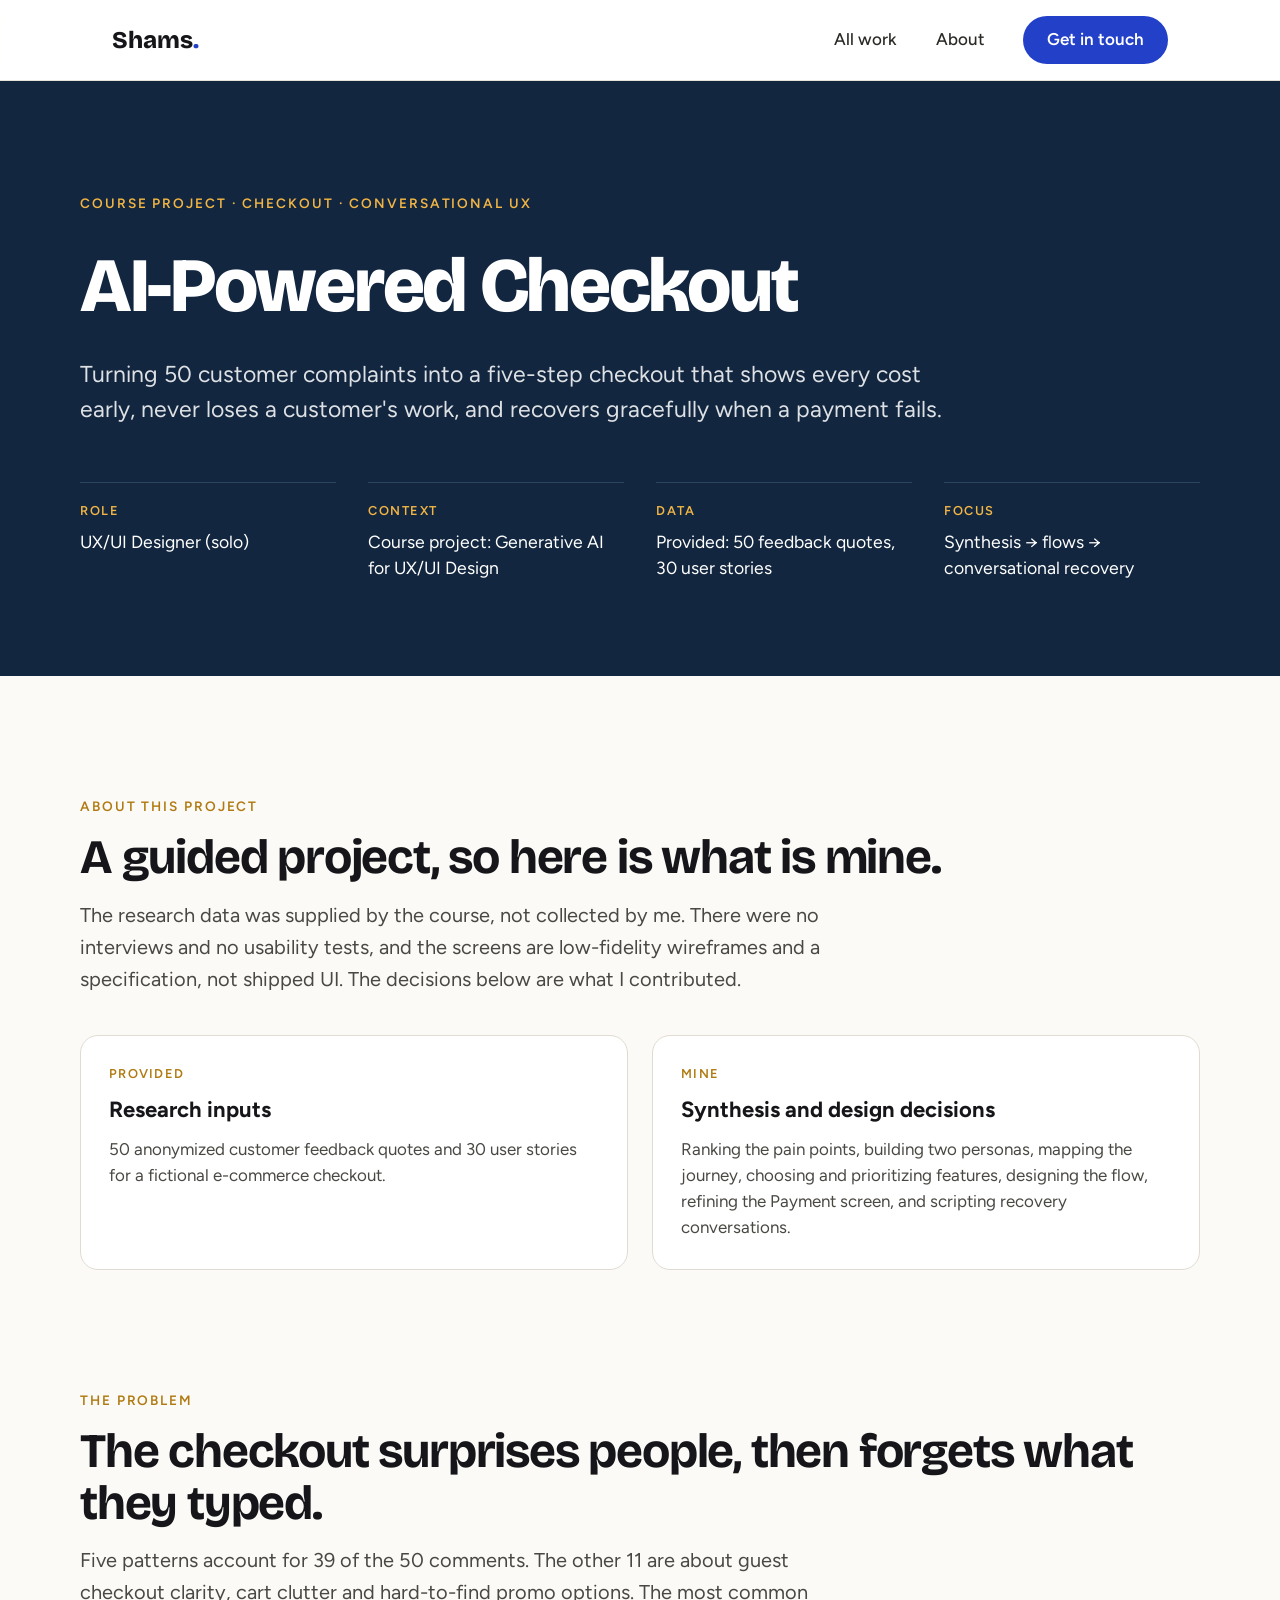
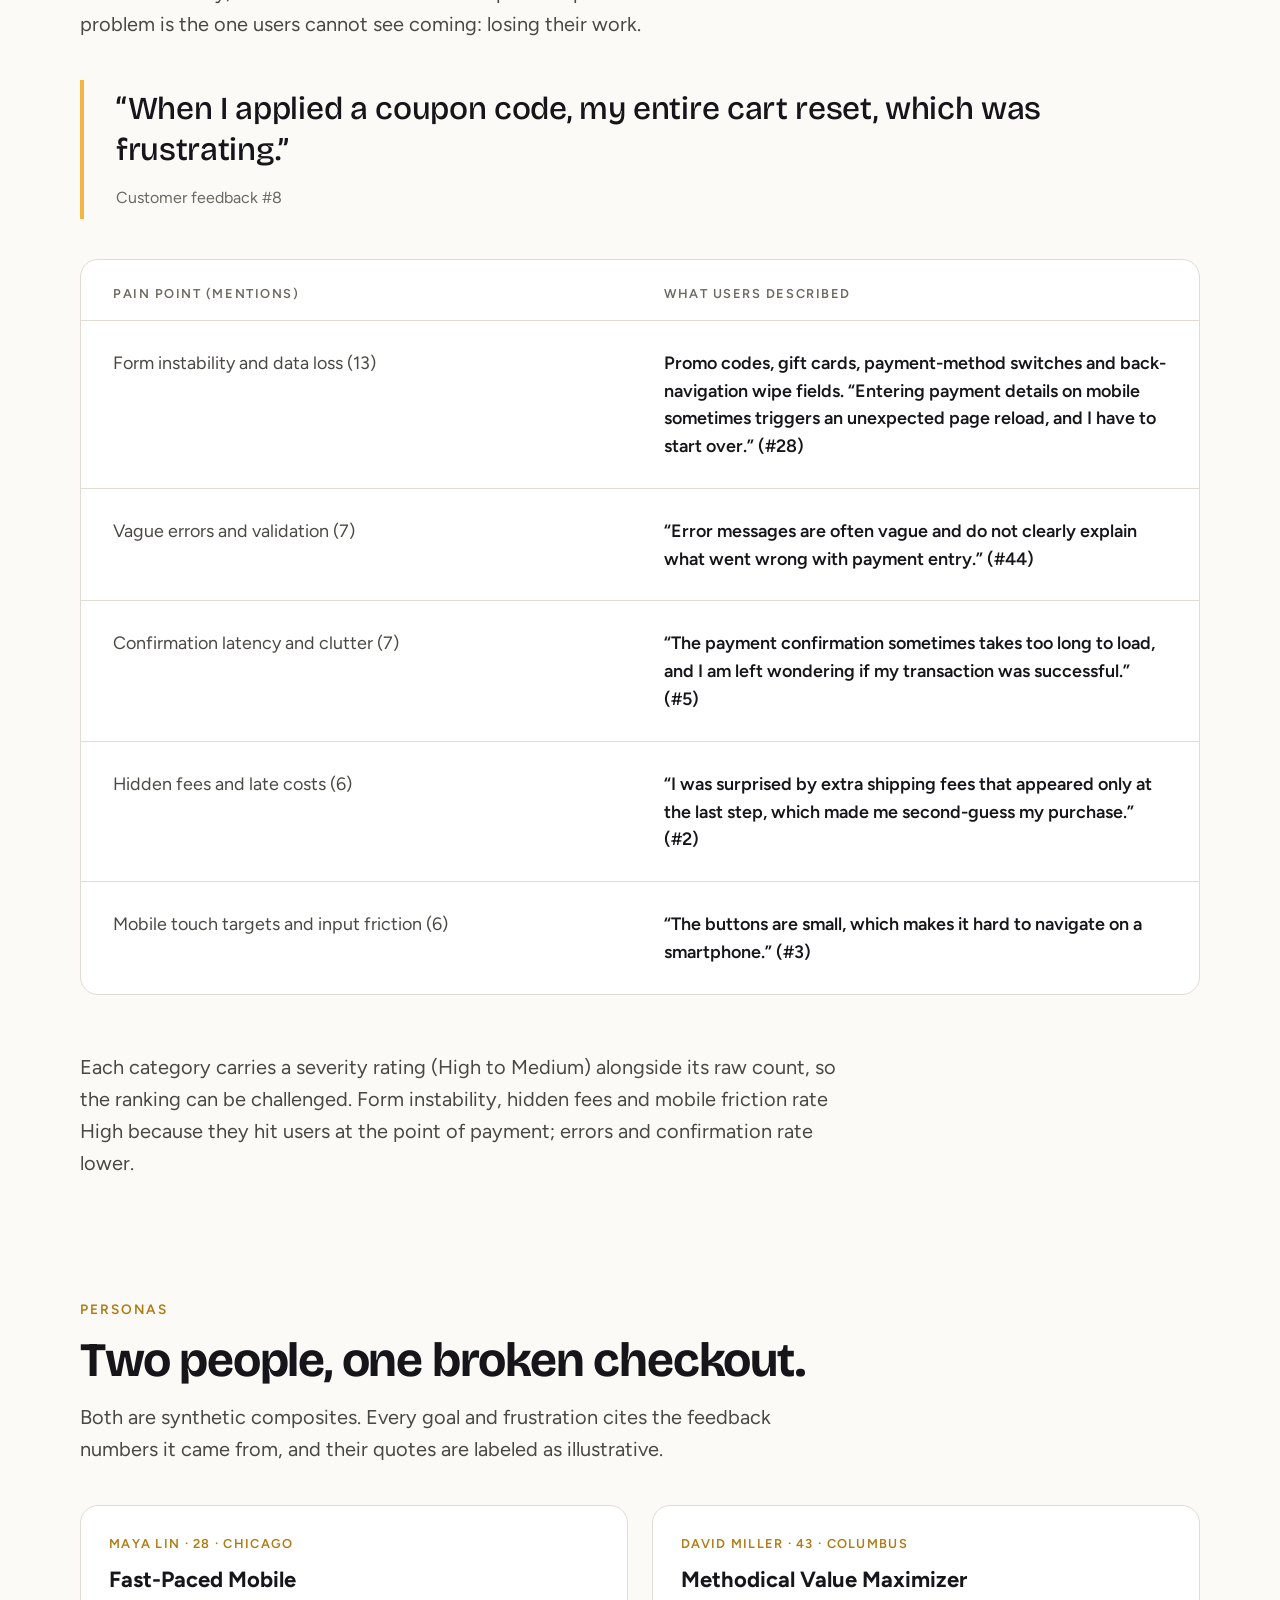
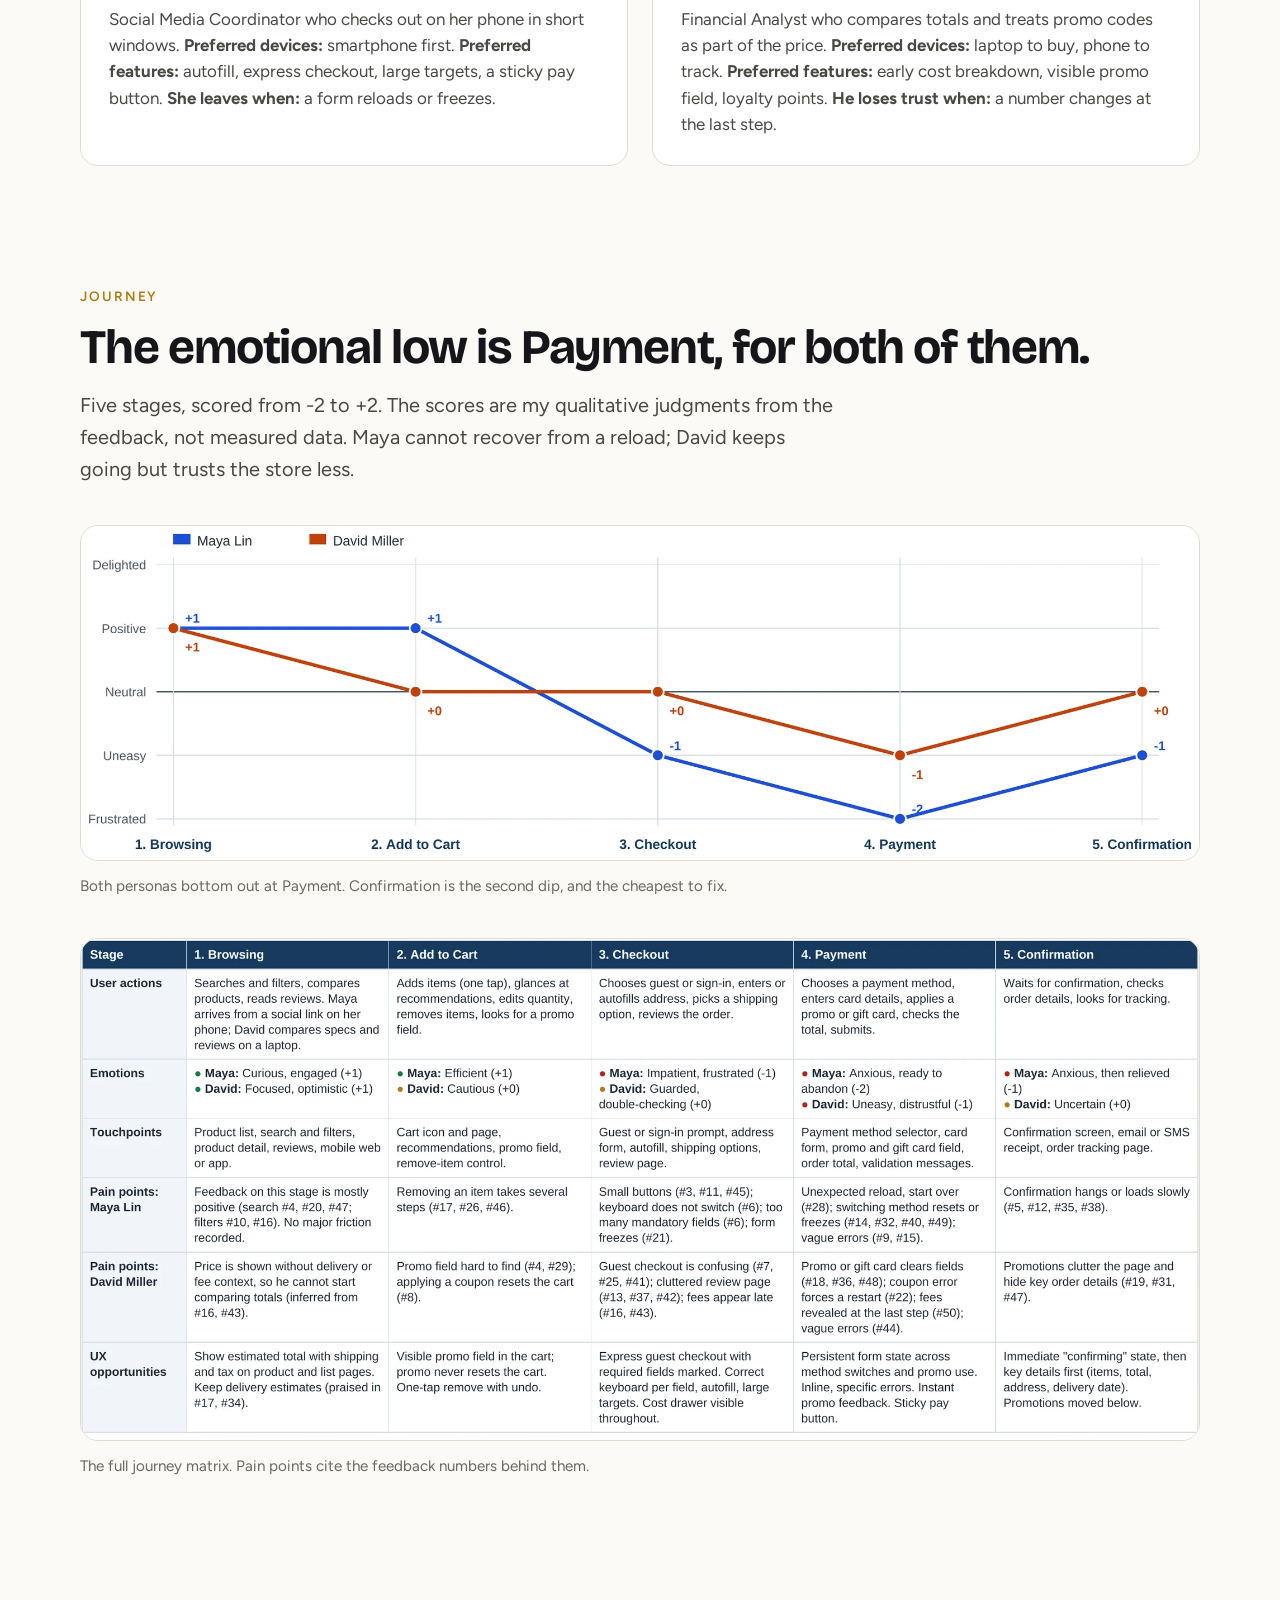
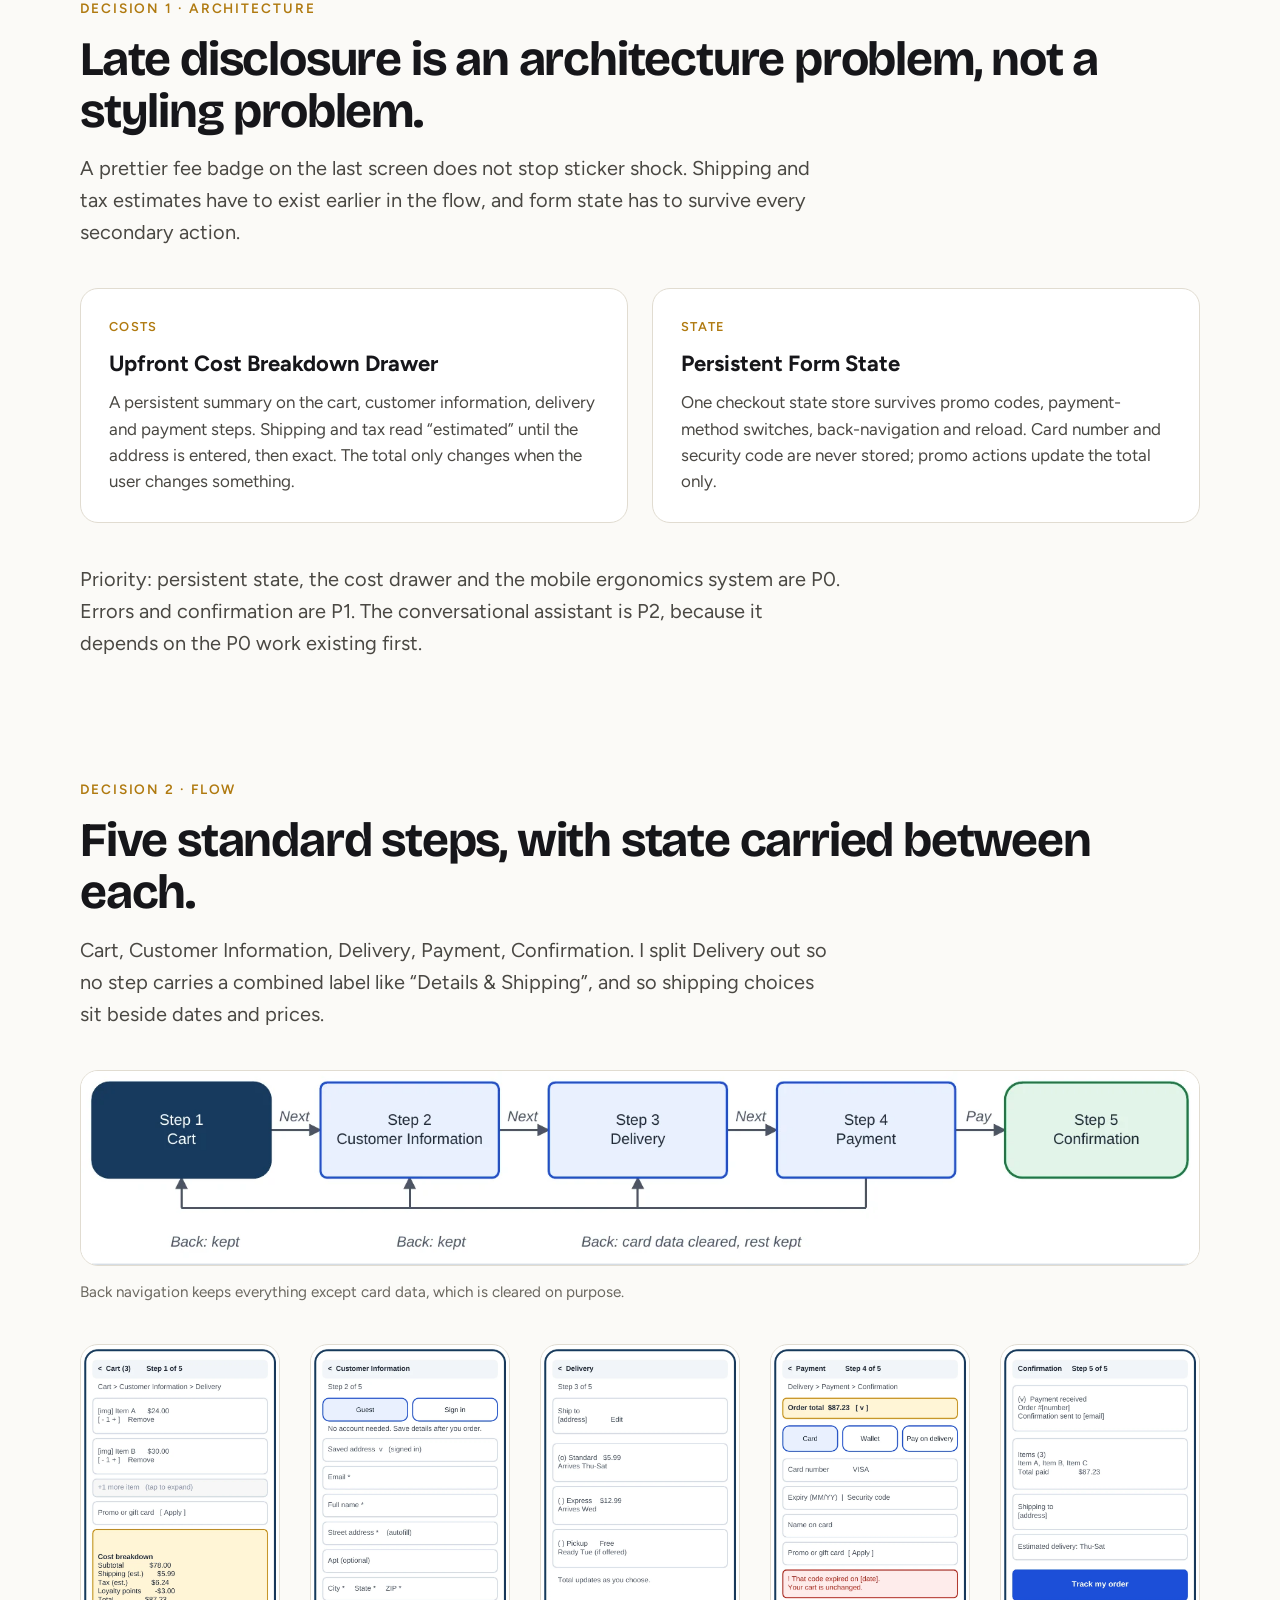
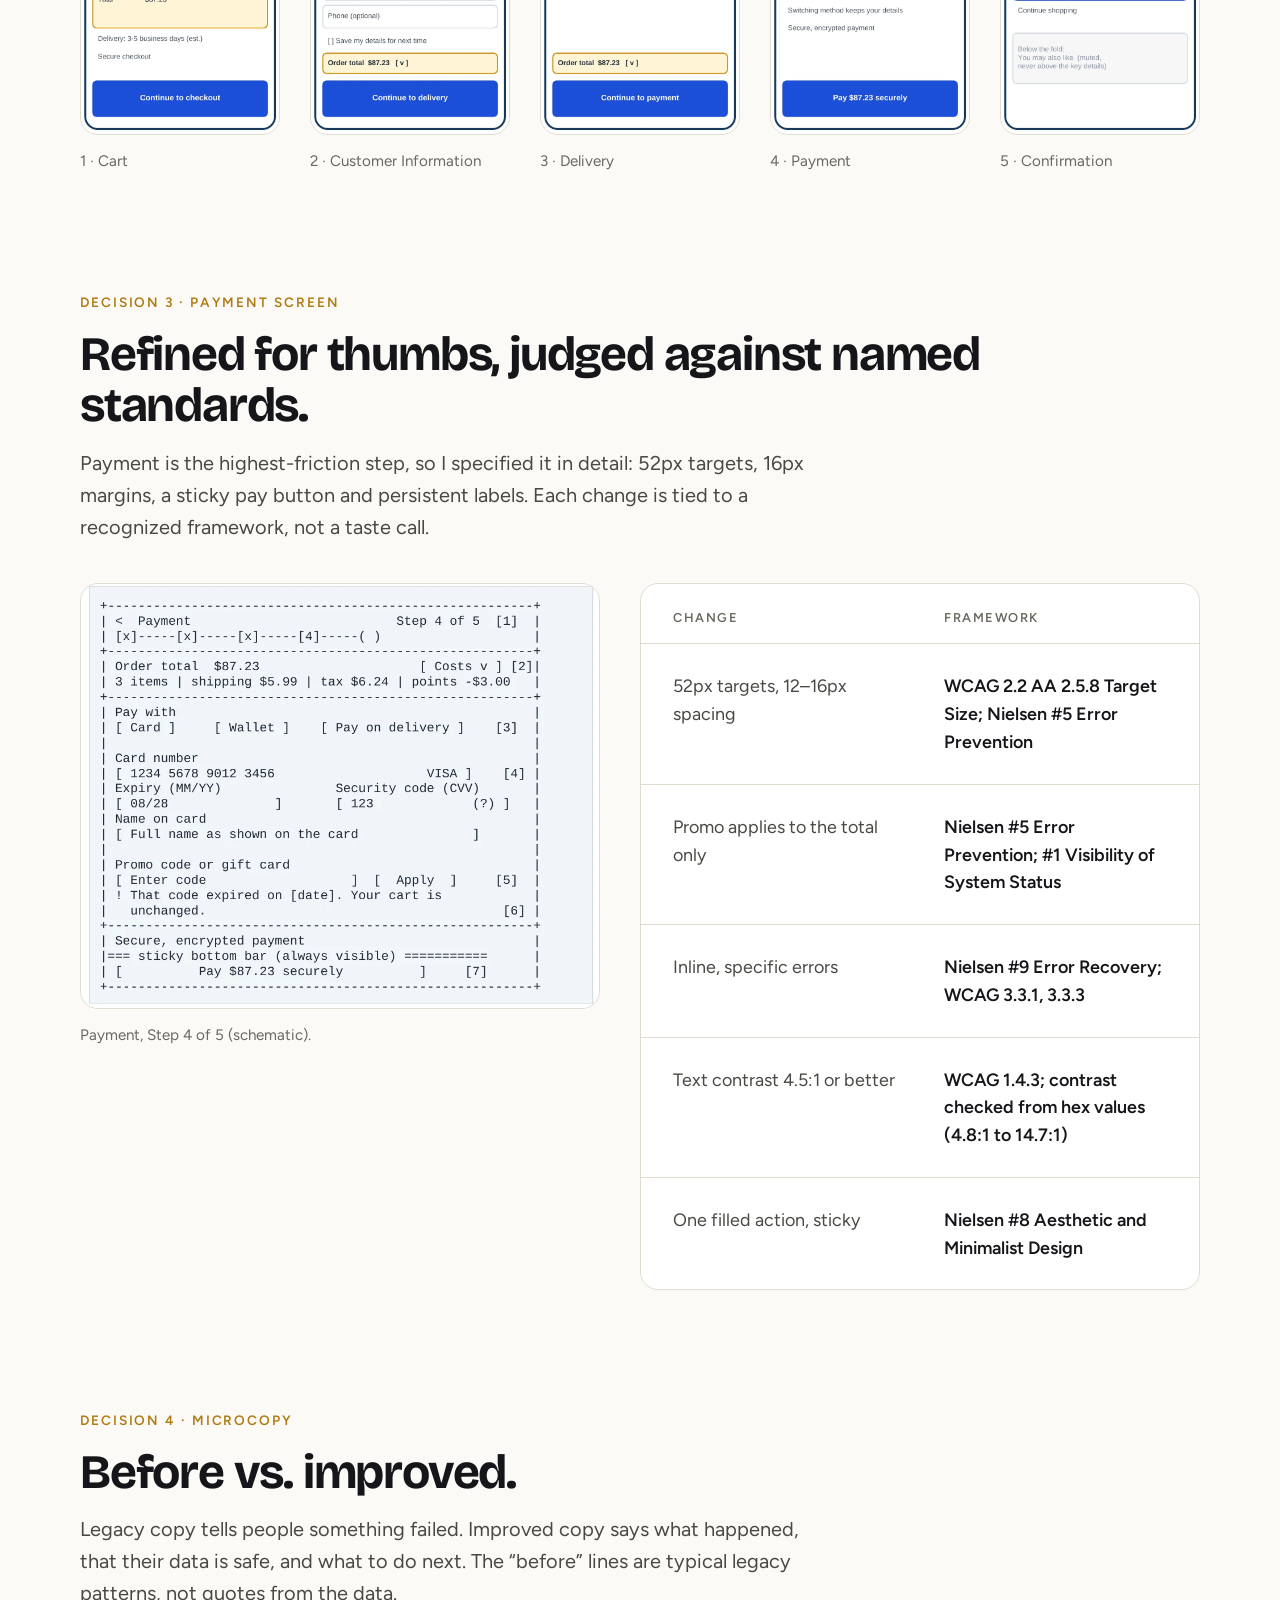
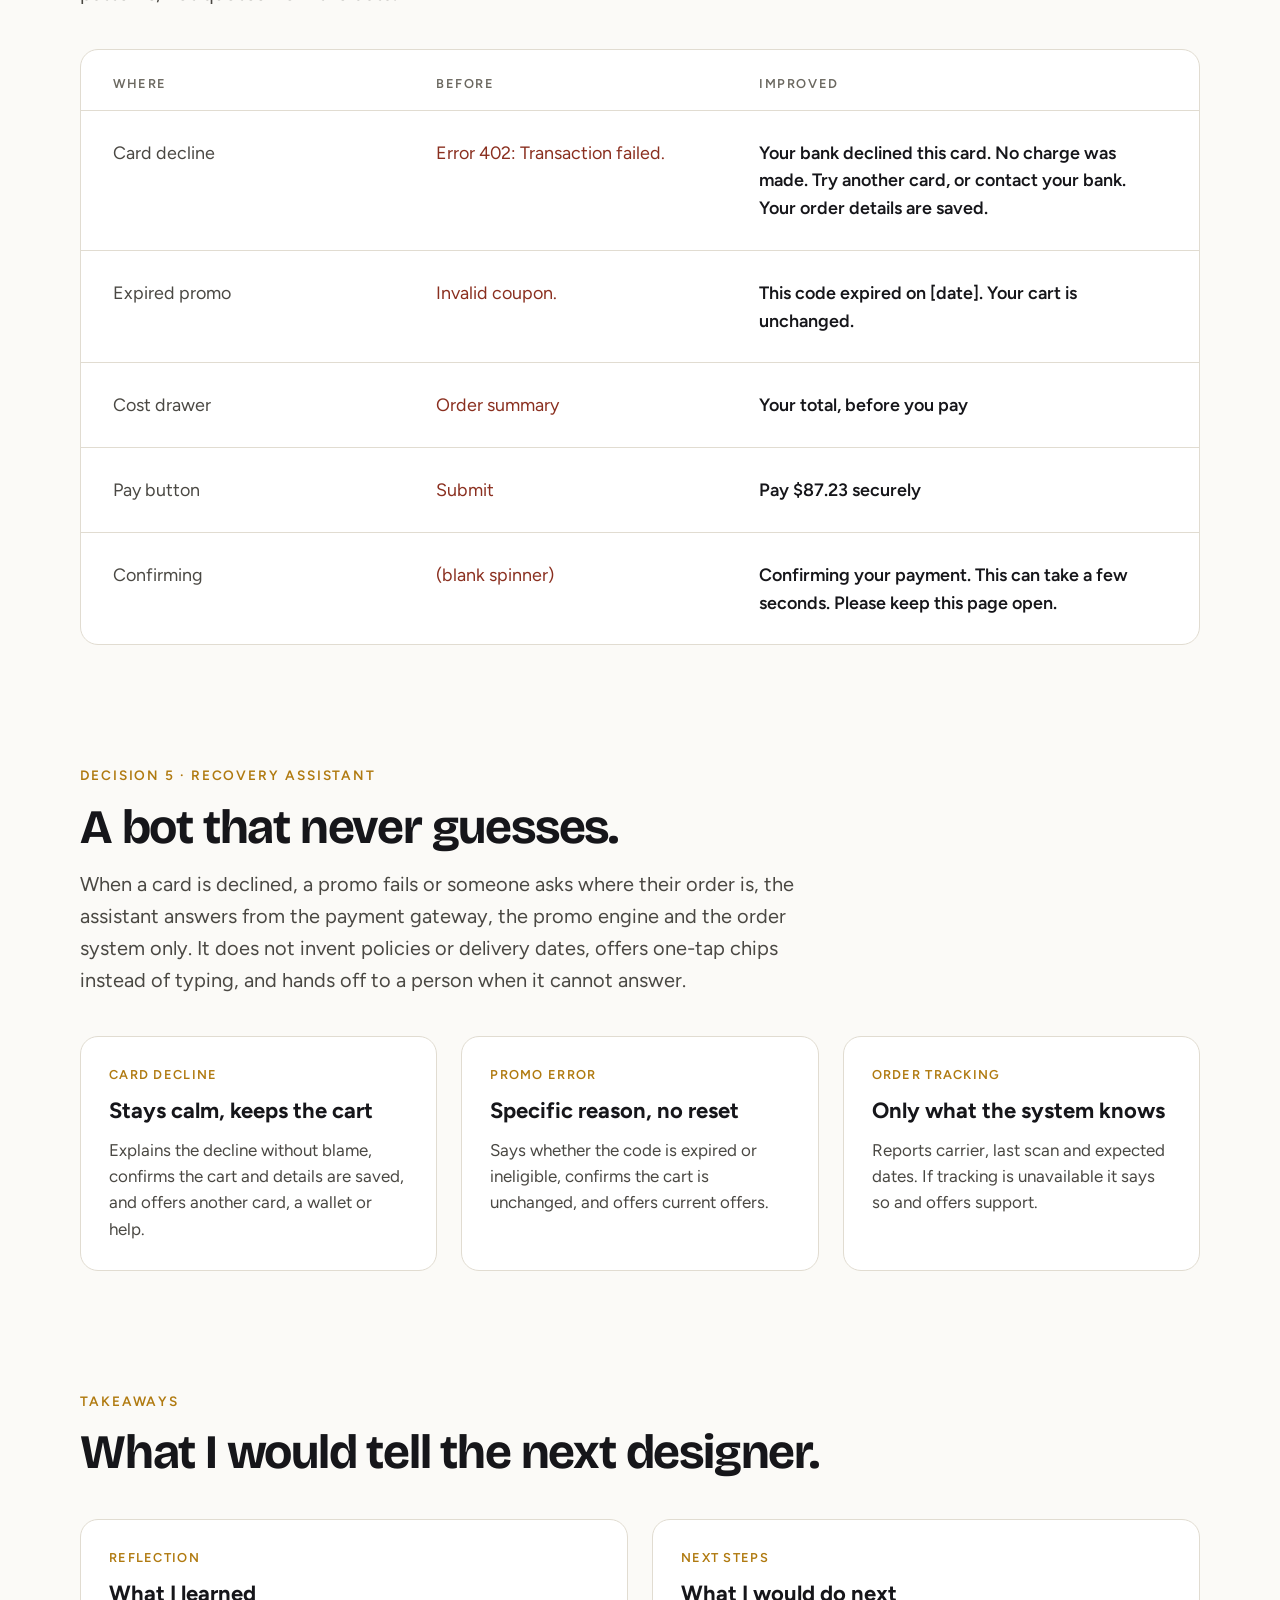
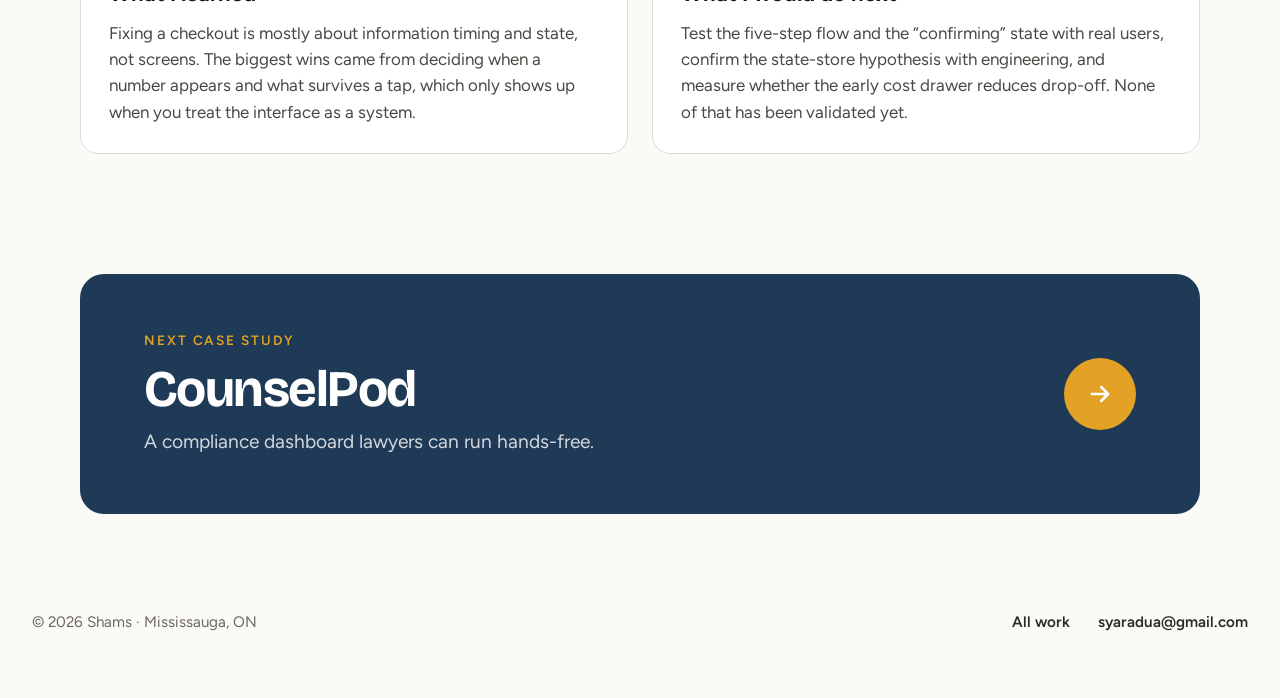
==== checkout.html @ bdb9a464 "Add AI-Powered Checkout case study page New checkout.html, five-card home grid (5 projects), TuneVau" ====
<!DOCTYPE html>
<html lang="en">
<head>
<meta charset="UTF-8">
<meta name="viewport" content="width=device-width, initial-scale=1.0">
<title>AI-Powered Checkout — Case study · Shams Yar-Adua</title>
<meta name="description" content="From 50 customer complaints to a five-step checkout that shows costs early, never loses a customer's work, and recovers gracefully when payment fails.">
<meta property="og:type" content="website">
<meta property="og:title" content="AI-Powered Checkout — Case study · Shams Yar-Adua">
<meta property="og:description" content="From 50 customer complaints to a five-step checkout that shows costs early, never loses a customer's work, and recovers gracefully when payment fails.">
<meta property="og:image" content="https://syaradua-droid.github.io/portfolio/assets/og-index.png">
<meta property="og:url" content="https://syaradua-droid.github.io/portfolio/checkout.html">
<meta name="twitter:card" content="summary_large_image">
<meta name="twitter:title" content="AI-Powered Checkout — Case study · Shams Yar-Adua">
<meta name="twitter:description" content="From 50 customer complaints to a five-step checkout that shows costs early, never loses a customer's work, and recovers gracefully when payment fails.">
<meta name="twitter:image" content="https://syaradua-droid.github.io/portfolio/assets/og-index.png">
<link rel="icon" type="image/png" sizes="32x32" href="assets/favicon-32.png">
<link rel="icon" type="image/png" sizes="16x16" href="assets/favicon-16.png">
<link rel="shortcut icon" href="favicon.ico">
<link rel="apple-touch-icon" sizes="180x180" href="assets/apple-touch-icon.png">
<link rel="stylesheet" href="home.css">
<link rel="stylesheet" href="case.css">
</head>
<body class="home-page case-page">
<nav class="site-nav">
  <div class="wrap">
    <a href="index.html" class="nav-mark">Shams<span>.</span></a>
    <button class="nav-toggle" aria-label="Toggle navigation" aria-expanded="false"><span></span><span></span><span></span></button>
    <ul class="nav-links">
      <li><a href="index.html#work">All work</a></li>
      <li><a href="index.html#about">About</a></li>
      <li><a href="mailto:syaradua@gmail.com" class="btn-pill">Get in touch</a></li>
    </ul>
  </div>
</nav>
<header class="c-hero" style="background:#12263F;color:#FFFFFF">
<div class="c-inner">
<span class="c-eyebrow" style="color:#F2B544">Course project · Checkout · Conversational UX</span>
<h1 class="c-title" style="font-family:'Bricolage Grotesque', sans-serif;--ts:88px">AI-Powered Checkout</h1>
<p class="c-lede">Turning 50 customer complaints into a five-step checkout that shows every cost early, never loses a customer's work, and recovers gracefully when a payment fails.</p>
<div class="c-meta"><div class="c-meta-cell" style="border-color:#2C4560"><span class="k" style="color:#F2B544">Role</span><span class="v">UX/UI Designer (solo)</span></div><div class="c-meta-cell" style="border-color:#2C4560"><span class="k" style="color:#F2B544">Context</span><span class="v">Course project: Generative AI for UX/UI Design</span></div><div class="c-meta-cell" style="border-color:#2C4560"><span class="k" style="color:#F2B544">Data</span><span class="v">Provided: 50 feedback quotes, 30 user stories</span></div><div class="c-meta-cell" style="border-color:#2C4560"><span class="k" style="color:#F2B544">Focus</span><span class="v">Synthesis → flows → conversational recovery</span></div></div>
</div>
</header>
<section class="c-sec">
<div class="c-sec-head">
<span class="c-eyebrow" style="color:#B07A10">About this project</span>
<h2 class="c-h2">A guided project, so here is what is mine.</h2>
<p class="c-intro">The research data was supplied by the course, not collected by me. There were no interviews and no usability tests, and the screens are low-fidelity wireframes and a specification, not shipped UI. The decisions below are what I contributed.</p>
</div>
<div class="c-cards c2"><div class="c-card"><span class="c-tag" style="color:#B07A10">Provided</span><h3>Research inputs</h3><p>50 anonymized customer feedback quotes and 30 user stories for a fictional e-commerce checkout.</p></div><div class="c-card"><span class="c-tag" style="color:#B07A10">Mine</span><h3>Synthesis and design decisions</h3><p>Ranking the pain points, building two personas, mapping the journey, choosing and prioritizing features, designing the flow, refining the Payment screen, and scripting recovery conversations.</p></div></div>
</section>
<section class="c-sec">
<div class="c-sec-head">
<span class="c-eyebrow" style="color:#B07A10">The problem</span>
<h2 class="c-h2">The checkout surprises people, then forgets what they typed.</h2>
<p class="c-intro">Five patterns account for 39 of the 50 comments. The other 11 are about guest checkout clarity, cart clutter and hard-to-find promo options. The most common problem is the one users cannot see coming: losing their work.</p>
</div>
<blockquote class="c-quote" style="border-color:#F2B544"><p>“When I applied a coupon code, my entire cart reset, which was frustrating.”</p><span class="who">Customer feedback #8</span></blockquote><div class="c-table"><div class="c-tr c-th"><span>Pain point (mentions)</span><span>What users described</span></div>
<div class="c-tr"><span class="a">Form instability and data loss (13)</span><span class="b">Promo codes, gift cards, payment-method switches and back-navigation wipe fields. “Entering payment details on mobile sometimes triggers an unexpected page reload, and I have to start over.” (#28)</span></div>
<div class="c-tr"><span class="a">Vague errors and validation (7)</span><span class="b">“Error messages are often vague and do not clearly explain what went wrong with payment entry.” (#44)</span></div>
<div class="c-tr"><span class="a">Confirmation latency and clutter (7)</span><span class="b">“The payment confirmation sometimes takes too long to load, and I am left wondering if my transaction was successful.” (#5)</span></div>
<div class="c-tr"><span class="a">Hidden fees and late costs (6)</span><span class="b">“I was surprised by extra shipping fees that appeared only at the last step, which made me second-guess my purchase.” (#2)</span></div>
<div class="c-tr"><span class="a">Mobile touch targets and input friction (6)</span><span class="b">“The buttons are small, which makes it hard to navigate on a smartphone.” (#3)</span></div>
</div><p class="c-intro" style="margin-top:1rem">Each category carries a severity rating (High to Medium) alongside its raw count, so the ranking can be challenged. Form instability, hidden fees and mobile friction rate High because they hit users at the point of payment; errors and confirmation rate lower.</p>
</section>
<section class="c-sec">
<div class="c-sec-head">
<span class="c-eyebrow" style="color:#B07A10">Personas</span>
<h2 class="c-h2">Two people, one broken checkout.</h2>
<p class="c-intro">Both are synthetic composites. Every goal and frustration cites the feedback numbers it came from, and their quotes are labeled as illustrative.</p>
</div>
<div class="c-cards c2"><div class="c-card"><span class="c-tag" style="color:#B07A10">Maya Lin · 28 · Chicago</span><h3>Fast-Paced Mobile</h3><p>Social Media Coordinator who checks out on her phone in short windows. <b>Preferred devices:</b> smartphone first. <b>Preferred features:</b> autofill, express checkout, large targets, a sticky pay button. <b>She leaves when:</b> a form reloads or freezes.</p></div><div class="c-card"><span class="c-tag" style="color:#B07A10">David Miller · 43 · Columbus</span><h3>Methodical Value Maximizer</h3><p>Financial Analyst who compares totals and treats promo codes as part of the price. <b>Preferred devices:</b> laptop to buy, phone to track. <b>Preferred features:</b> early cost breakdown, visible promo field, loyalty points. <b>He loses trust when:</b> a number changes at the last step.</p></div></div>
</section>
<section class="c-sec">
<div class="c-sec-head">
<span class="c-eyebrow" style="color:#B07A10">Journey</span>
<h2 class="c-h2">The emotional low is Payment, for both of them.</h2>
<p class="c-intro">Five stages, scored from -2 to +2. The scores are my qualitative judgments from the feedback, not measured data. Maya cannot recover from a reload; David keeps going but trusts the store less.</p>
</div>
<figure class="c-fig" style="--w:1120px;flex:none"><div class="c-frame" style="background:#FFFFFF"><img src="assets/co_emotion.webp" alt="Line chart of emotional scores for Maya Lin and David Miller across five checkout stages, lowest at Payment" loading="lazy" style="object-fit:contain"></div><figcaption>Both personas bottom out at Payment. Confirmation is the second dip, and the cheapest to fix.</figcaption></figure><figure class="c-fig" style="--w:1120px;flex:none"><div class="c-frame" style="background:#FFFFFF"><img src="assets/co_journey.webp" alt="Five-stage customer journey matrix with user actions, emotions, touchpoints, pain points and opportunities" loading="lazy" style="object-fit:contain"></div><figcaption>The full journey matrix. Pain points cite the feedback numbers behind them.</figcaption></figure>
</section>
<section class="c-sec">
<div class="c-sec-head">
<span class="c-eyebrow" style="color:#B07A10">Decision 1 · Architecture</span>
<h2 class="c-h2">Late disclosure is an architecture problem, not a styling problem.</h2>
<p class="c-intro">A prettier fee badge on the last screen does not stop sticker shock. Shipping and tax estimates have to exist earlier in the flow, and form state has to survive every secondary action.</p>
</div>
<div class="c-cards c2"><div class="c-card"><span class="c-tag" style="color:#B07A10">Costs</span><h3>Upfront Cost Breakdown Drawer</h3><p>A persistent summary on the cart, customer information, delivery and payment steps. Shipping and tax read “estimated” until the address is entered, then exact. The total only changes when the user changes something.</p></div><div class="c-card"><span class="c-tag" style="color:#B07A10">State</span><h3>Persistent Form State</h3><p>One checkout state store survives promo codes, payment-method switches, back-navigation and reload. Card number and security code are never stored; promo actions update the total only.</p></div></div><p class="c-intro">Priority: persistent state, the cost drawer and the mobile ergonomics system are P0. Errors and confirmation are P1. The conversational assistant is P2, because it depends on the P0 work existing first.</p>
</section>
<section class="c-sec">
<div class="c-sec-head">
<span class="c-eyebrow" style="color:#B07A10">Decision 2 · Flow</span>
<h2 class="c-h2">Five standard steps, with state carried between each.</h2>
<p class="c-intro">Cart, Customer Information, Delivery, Payment, Confirmation. I split Delivery out so no step carries a combined label like “Details & Shipping”, and so shipping choices sit beside dates and prices.</p>
</div>
<figure class="c-fig" style="--w:1120px;flex:none"><div class="c-frame" style="background:#FFFFFF"><img src="assets/co_flow.webp" alt="Five-step checkout flow with forward steps and back paths showing which state is kept" loading="lazy" style="object-fit:contain"></div><figcaption>Back navigation keeps everything except card data, which is cleared on purpose.</figcaption></figure><div class="c-row" style="gap:20px;align-items:flex-start;justify-content:space-between"><figure class="c-fig" style="--w:200px"><div class="c-frame" style="background:#FFFFFF;aspect-ratio:652/1277"><img src="assets/co_wf1.webp" alt="Cart wireframe with cost breakdown drawer" loading="lazy" style="object-fit:contain"></div><figcaption>1 · Cart</figcaption></figure><figure class="c-fig" style="--w:200px"><div class="c-frame" style="background:#FFFFFF;aspect-ratio:652/1277"><img src="assets/co_wf2.webp" alt="Customer Information wireframe" loading="lazy" style="object-fit:contain"></div><figcaption>2 · Customer Information</figcaption></figure><figure class="c-fig" style="--w:200px"><div class="c-frame" style="background:#FFFFFF;aspect-ratio:652/1277"><img src="assets/co_wf3.webp" alt="Delivery wireframe with shipping options" loading="lazy" style="object-fit:contain"></div><figcaption>3 · Delivery</figcaption></figure><figure class="c-fig" style="--w:200px"><div class="c-frame" style="background:#FFFFFF;aspect-ratio:652/1277"><img src="assets/co_wf4.webp" alt="Payment wireframe with method tabs and promo field" loading="lazy" style="object-fit:contain"></div><figcaption>4 · Payment</figcaption></figure><figure class="c-fig" style="--w:200px"><div class="c-frame" style="background:#FFFFFF;aspect-ratio:652/1277"><img src="assets/co_wf5.webp" alt="Confirmation wireframe" loading="lazy" style="object-fit:contain"></div><figcaption>5 · Confirmation</figcaption></figure></div>
</section>
<section class="c-sec">
<div class="c-sec-head">
<span class="c-eyebrow" style="color:#B07A10">Decision 3 · Payment screen</span>
<h2 class="c-h2">Refined for thumbs, judged against named standards.</h2>
<p class="c-intro">Payment is the highest-friction step, so I specified it in detail: 52px targets, 16px margins, a sticky pay button and persistent labels. Each change is tied to a recognized framework, not a taste call.</p>
</div>
<div class="c-row" style="gap:40px;align-items:flex-start"><figure class="c-fig" style="--w:520px"><div class="c-frame" style="background:#F4F6FA"><img src="assets/co_payment_spec.webp" alt="Annotated mobile Payment screen specification, Step 4 of 5" loading="lazy" style="object-fit:contain"></div><figcaption>Payment, Step 4 of 5 (schematic).</figcaption></figure><div style="flex:1;min-width:280px"><div class="c-table"><div class="c-tr c-th"><span>Change</span><span>Framework</span></div>
<div class="c-tr"><span class="a">52px targets, 12–16px spacing</span><span class="b">WCAG 2.2 AA 2.5.8 Target Size; Nielsen #5 Error Prevention</span></div>
<div class="c-tr"><span class="a">Promo applies to the total only</span><span class="b">Nielsen #5 Error Prevention; #1 Visibility of System Status</span></div>
<div class="c-tr"><span class="a">Inline, specific errors</span><span class="b">Nielsen #9 Error Recovery; WCAG 3.3.1, 3.3.3</span></div>
<div class="c-tr"><span class="a">Text contrast 4.5:1 or better</span><span class="b">WCAG 1.4.3; contrast checked from hex values (4.8:1 to 14.7:1)</span></div>
<div class="c-tr"><span class="a">One filled action, sticky</span><span class="b">Nielsen #8 Aesthetic and Minimalist Design</span></div>
</div></div></div>
</section>
<section class="c-sec">
<div class="c-sec-head">
<span class="c-eyebrow" style="color:#B07A10">Decision 4 · Microcopy</span>
<h2 class="c-h2">Before vs. improved.</h2>
<p class="c-intro">Legacy copy tells people something failed. Improved copy says what happened, that their data is safe, and what to do next. The “before” lines are typical legacy patterns, not quotes from the data.</p>
</div>
<div class="c-table"><div class="c-tr c-tr3 c-th"><span>Where</span><span>Before</span><span>Improved</span></div>
<div class="c-tr c-tr3"><span class="a">Card decline</span><span>Error 402: Transaction failed.</span><span class="b">Your bank declined this card. No charge was made. Try another card, or contact your bank. Your order details are saved.</span></div>
<div class="c-tr c-tr3"><span class="a">Expired promo</span><span>Invalid coupon.</span><span class="b">This code expired on [date]. Your cart is unchanged.</span></div>
<div class="c-tr c-tr3"><span class="a">Cost drawer</span><span>Order summary</span><span class="b">Your total, before you pay</span></div>
<div class="c-tr c-tr3"><span class="a">Pay button</span><span>Submit</span><span class="b">Pay $87.23 securely</span></div>
<div class="c-tr c-tr3"><span class="a">Confirming</span><span>(blank spinner)</span><span class="b">Confirming your payment. This can take a few seconds. Please keep this page open.</span></div>
</div>
</section>
<section class="c-sec">
<div class="c-sec-head">
<span class="c-eyebrow" style="color:#B07A10">Decision 5 · Recovery assistant</span>
<h2 class="c-h2">A bot that never guesses.</h2>
<p class="c-intro">When a card is declined, a promo fails or someone asks where their order is, the assistant answers from the payment gateway, the promo engine and the order system only. It does not invent policies or delivery dates, offers one-tap chips instead of typing, and hands off to a person when it cannot answer.</p>
</div>
<div class="c-cards c3"><div class="c-card"><span class="c-tag" style="color:#B07A10">Card decline</span><h3>Stays calm, keeps the cart</h3><p>Explains the decline without blame, confirms the cart and details are saved, and offers another card, a wallet or help.</p></div><div class="c-card"><span class="c-tag" style="color:#B07A10">Promo error</span><h3>Specific reason, no reset</h3><p>Says whether the code is expired or ineligible, confirms the cart is unchanged, and offers current offers.</p></div><div class="c-card"><span class="c-tag" style="color:#B07A10">Order tracking</span><h3>Only what the system knows</h3><p>Reports carrier, last scan and expected dates. If tracking is unavailable it says so and offers support.</p></div></div>
</section>
<section class="c-sec">
<div class="c-sec-head">
<span class="c-eyebrow" style="color:#B07A10">Takeaways</span>
<h2 class="c-h2">What I would tell the next designer.</h2>

</div>
<div class="c-cards c2"><div class="c-card"><span class="c-tag" style="color:#B07A10">Reflection</span><h3>What I learned</h3><p>Fixing a checkout is mostly about information timing and state, not screens. The biggest wins came from deciding when a number appears and what survives a tap, which only shows up when you treat the interface as a system.</p></div><div class="c-card"><span class="c-tag" style="color:#B07A10">Next steps</span><h3>What I would do next</h3><p>Test the five-step flow and the “confirming” state with real users, confirm the state-store hypothesis with engineering, and measure whether the early cost drawer reduces drop-off. None of that has been validated yet.</p></div></div>
</section>
<section class="c-sec">
<a href="counselpod.html" class="c-next" style="background:#1F3A56;color:#FFFFFF">
<div class="c-next-copy"><span class="c-eyebrow" style="color:#E3A125">Next case study</span><span class="n">CounselPod</span><span class="d">A compliance dashboard lawyers can run hands-free.</span></div>
<span class="c-next-go" style="background:#E3A125"><svg width="28" height="28" viewBox="0 0 24 24" fill="none" stroke="#FFFFFF" stroke-width="2.2" stroke-linecap="round" stroke-linejoin="round"><path d="M5 12h14M13 6l6 6-6 6"></path></svg></span>
</a>
</section>
<footer class="home-footer c-footer">
  <div class="footer-bottom">
    <span>© 2026 Shams · Mississauga, ON</span>
    <span class="c-foot-links"><a href="index.html#work">All work</a><a href="mailto:syaradua@gmail.com">syaradua@gmail.com</a></span>
  </div>
</footer>
<script src="assets/nav.js" defer></script>
</body>
</html>
---- home.css ----
/* =========================================================
   Homepage-only design system (v2)
   Warm, light — distinct from the dark case-study system.
   Display: Bricolage Grotesque · Body: Figtree
========================================================= */

@import url('https://fonts.googleapis.com/css2?family=Bricolage+Grotesque:opsz,wght@12..96,500;12..96,700;12..96,800&family=Figtree:wght@400;500;600;700&display=swap');

:root {
  --h-bg: #FBFAF7;
  --h-bg-2: #E6E1D8;
  --h-ink: #16161A;
  --h-ink-2: #2A2925;
  --h-text-muted: #4A4843;
  --h-text-dim: #6B6860;
  --h-border: #E7E3DA;
  --h-border-2: #D6D0C4;
  --h-card: #FFFFFF;
  --h-accent: #2340C8;
  --h-accent-soft: #EEF0FC;
  --h-maxw: 1120px;
}

body.home-page {
  margin: 0;
  background: var(--h-bg);
  color: var(--h-ink);
  font-family: 'Figtree', system-ui, sans-serif;
  font-size: 17px;
  line-height: 1.6;
  -webkit-font-smoothing: antialiased;
}
.home-page * { box-sizing: border-box; }
.home-page a { color: inherit; text-decoration: none; }
.home-page .wrap { max-width: var(--h-maxw); margin: 0 auto; padding: 0 2rem; }
.home-page .display { font-family: 'Bricolage Grotesque', sans-serif; letter-spacing: -0.02em; }

/* ---------- NAV (reuses .site-nav/.nav-toggle/.nav-links classes so nav.js keeps working) ---------- */
.home-page .site-nav {
  position: sticky; top: 0; z-index: 50;
  background: rgba(255,255,255,0.9);
  backdrop-filter: blur(10px);
  border-bottom: 1px solid var(--h-border);
}
.home-page .site-nav .wrap {
  display: flex; align-items: center; justify-content: space-between;
  height: 80px;
}
.home-page .nav-mark {
  font-family: 'Bricolage Grotesque', sans-serif;
  font-weight: 800;
  font-size: 1.5rem;
}
.home-page .nav-mark span { color: var(--h-accent); }
.home-page .nav-links { display: flex; align-items: center; gap: 2.4rem; list-style: none; margin: 0; padding: 0; font-weight: 500; }
.home-page .nav-links a { color: var(--h-ink-2); transition: opacity 0.15s ease; }
.home-page .nav-links a:hover { opacity: 0.7; }
.home-page .nav-links .btn-pill {
  display: flex; align-items: center; height: 3rem; padding: 0 1.5rem;
  border-radius: 999px; background: var(--h-accent); color: #fff; font-weight: 600;
}
.home-page .nav-toggle {
  display: none; flex-direction: column; justify-content: center; gap: 5px;
  width: 36px; height: 36px; padding: 0; border: none; background: transparent; cursor: pointer;
}
.home-page .nav-toggle span { display: block; width: 100%; height: 2px; background: var(--h-ink); border-radius: 2px; transition: transform 0.2s ease, opacity 0.2s ease; }
.home-page .nav-toggle[aria-expanded="true"] span:nth-child(1) { transform: translateY(7px) rotate(45deg); }
.home-page .nav-toggle[aria-expanded="true"] span:nth-child(2) { opacity: 0; }
.home-page .nav-toggle[aria-expanded="true"] span:nth-child(3) { transform: translateY(-7px) rotate(-45deg); }

/* ---------- HERO ---------- */
.home-page .hero {
  position: relative;
  background: var(--h-bg-2);
  padding: 3.5rem 2rem 6rem;
  display: flex; flex-direction: column; align-items: center;
  overflow: hidden;
  text-align: center;
}
.home-page .hero-watermark {
  font-family: 'Bricolage Grotesque', sans-serif;
  font-weight: 800;
  font-size: clamp(4rem, 16vw, 18rem);
  line-height: 1;
  letter-spacing: -0.05em;
  color: var(--h-ink);
  opacity: 0.06;
  white-space: nowrap;
  margin-top: -1rem;
}
.home-page .hero-role {
  font-family: 'Bricolage Grotesque', sans-serif;
  font-weight: 500;
  font-size: clamp(1.8rem, 3.4vw, 3.2rem);
  letter-spacing: -0.02em;
  color: var(--h-ink-2);
  margin-top: -2.5rem;
}
.home-page .hero-lede {
  max-width: 42rem;
  font-size: 1.25rem;
  line-height: 1.55;
  color: var(--h-text-muted);
  margin: 1.1rem 0 0;
}
.home-page .hero-tools {
  position: relative;
  width: 100%;
  display: flex; justify-content: space-between; align-items: center;
  margin-top: 2.5rem;
}
.home-page .hero-tools .tool-group { display: flex; gap: 0.9rem; }
.home-page .hero-tool {
  height: 3rem; padding: 0 1.2rem; border-radius: 12px;
  background: var(--h-card); border: 1px solid var(--h-border-2);
  display: flex; align-items: center; font-weight: 600; font-size: 0.95rem;
  white-space: nowrap;
}
.home-page .hero-avatar {
  width: 7rem; height: 7rem; border-radius: 50%;
  border: 6px solid var(--h-bg);
  background: #2A2A2E; color: #fff;
  display: flex; align-items: center; justify-content: center;
  font-family: 'Bricolage Grotesque', sans-serif; font-weight: 700; font-size: 2.5rem;
  margin: 1.6rem auto 0;
}

/* ---------- INTRO (bio + hire card) ---------- */
.home-page .intro {
  padding: 5.5rem 2rem 0;
  display: flex; flex-direction: column; align-items: center; gap: 3rem;
}
.home-page .intro h1 { margin: 0; font-size: clamp(2.4rem, 5vw, 3.6rem); font-weight: 800; }
.home-page .intro-grid {
  width: 100%; max-width: 62rem;
  display: grid; grid-template-columns: 1.1fr 1fr; gap: 2.5rem;
}
.home-page .intro-facts { display: flex; flex-direction: column; gap: 1.4rem; font-size: 1.1rem; color: var(--h-ink-2); }
.home-page .intro-facts .fact { display: flex; align-items: center; gap: 0.9rem; }
.home-page .intro-facts svg { flex-shrink: 0; }
.home-page .intro-ctas { display: flex; flex-direction: column; gap: 0.8rem; margin-top: 1rem; }
.home-page .btn-lg {
  height: 3.4rem; border-radius: 999px; font-size: 1.1rem; font-weight: 600;
  display: flex; align-items: center; justify-content: center; gap: 0.7rem;
}
.home-page .btn-lg.primary { background: var(--h-accent); color: #fff; }
.home-page .btn-lg.ghost { background: var(--h-card); border: 1.5px solid var(--h-border-2); }

.home-page .hire-card {
  border: 1.5px solid var(--h-border); border-radius: 20px; background: var(--h-card);
  padding: 2rem 2.2rem;
}
.home-page .hire-card h2 { margin: 0 0 1.1rem; padding-bottom: 1.1rem; border-bottom: 1.5px solid #ECE8DF; font-size: 1.5rem; font-weight: 700; }
.home-page .hire-row {
  display: flex; align-items: center; gap: 1.1rem; padding: 1.2rem 0; border-bottom: 1px solid #F0ECE4;
}
.home-page .hire-row:last-of-type { border-bottom: none; }
.home-page .hire-icon {
  width: 3rem; height: 3rem; border-radius: 12px; background: var(--h-accent-soft);
  display: flex; align-items: center; justify-content: center; flex-shrink: 0;
}
.home-page .hire-copy { flex-grow: 1; display: flex; flex-direction: column; gap: 0.2rem; }
.home-page .hire-copy .title { font-size: 1.1rem; font-weight: 600; }
.home-page .hire-copy .sub { font-size: 0.9rem; color: var(--h-text-dim); }

/* ---------- WORK GRID ---------- */
.home-page .work {
  padding: 6.5rem 2rem 0;
  display: flex; flex-direction: column; gap: 2.5rem;
}
.home-page .work-head { display: flex; align-items: flex-end; justify-content: space-between; gap: 1rem; flex-wrap: wrap; }
.home-page .work-eyebrow { font-size: 0.9rem; font-weight: 600; letter-spacing: 0.1em; text-transform: uppercase; color: var(--h-accent); }
.home-page .work-head h2 { margin: 0.5rem 0 0; font-size: clamp(2rem, 4vw, 3rem); font-weight: 700; }
.home-page .work-count { font-size: 1.05rem; color: var(--h-text-dim); }
.home-page .work-grid { display: grid; grid-template-columns: repeat(2, minmax(0, 1fr)); gap: 2.2rem; }
.home-page .work-card { display: flex; flex-direction: column; gap: 1.1rem; }
.home-page .work-thumb { height: 300px; border-radius: 20px; overflow: hidden; position: relative; }
.home-page .work-tags { display: flex; gap: 0.6rem; flex-wrap: wrap; }
.home-page .work-tag { padding: 0.35rem 0.75rem; border-radius: 999px; background: #EFECE5; font-size: 0.85rem; font-weight: 600; }
.home-page .work-card h3 { margin: 0; font-size: 1.7rem; font-weight: 700; letter-spacing: -0.01em; }
.home-page .work-card p { margin: 0; font-size: 1.05rem; line-height: 1.55; color: var(--h-text-muted); }
.home-page .work-card .cta { font-size: 1rem; font-weight: 600; color: var(--h-accent); }

/* Decorative thumb treatments per project */
.home-page .thumb-tv { background: #EDE6F7; display: flex; align-items: center; justify-content: center; gap: 0.6rem; }
.home-page .thumb-tv .bar { width: 12px; border-radius: 6px; background: #4B2E83; }
.home-page .thumb-tv .bar.alt { background: #7A5BB5; }

.home-page .thumb-gm { background: #DDE8D9; display: grid; grid-template-columns: repeat(3, minmax(0,1fr)); gap: 14px; padding: 40px; }
.home-page .thumb-gm div { border-radius: 12px; }

.home-page .thumb-gw {
  background: #141414; padding: 32px; display: flex; flex-direction: column; justify-content: flex-end;
  font-family: 'Bricolage Grotesque', sans-serif; font-weight: 800; color: #F5F2EA;
  font-size: clamp(2.2rem, 4vw, 3.4rem); line-height: 0.95; letter-spacing: -0.03em;
}
.home-page .thumb-gw .accent { color: #D8412F; }


/* Real-screenshot thumbs (redesign) */
.home-page .thumb-img { background: #14121C; }
.home-page .thumb-img img { width: 100%; height: 100%; object-fit: cover; display: block; }
.home-page .thumb-tv2 { background: #121418; display: flex; justify-content: center; align-items: flex-start; gap: 12px; padding-top: 36px; }
.home-page .thumb-tv2 img { width: 28%; max-width: 150px; border-radius: 12px; display: block; }
.home-page .thumb-cp { background: #1F3A56; display: flex; align-items: flex-end; justify-content: center; gap: 24px; }
.home-page .cp-phone { width: 150px; height: 300px; border-radius: 26px; background: #FAF8F4; padding: 20px 14px; display: flex; flex-direction: column; gap: 10px; }
.home-page .cp-phone i { display: block; border-radius: 6px; }

/* ---------- PROCESS ---------- */
.home-page .process { padding: 6rem 2rem 0; }
.home-page .process-card {
  border-radius: 24px; background: var(--h-ink); color: #F5F2EA;
  padding: 3.2rem; display: flex; flex-direction: column; gap: 2.4rem;
}
.home-page .process-head { display: flex; justify-content: space-between; align-items: flex-end; gap: 2.5rem; flex-wrap: wrap; }
.home-page .process-head h2 { margin: 0; max-width: 34rem; font-size: clamp(1.8rem, 3vw, 2.4rem); font-weight: 700; line-height: 1.15; }
.home-page .process-head p { margin: 0; max-width: 24rem; font-size: 1.05rem; line-height: 1.6; color: #BDBAB2; }
.home-page .process-steps { display: grid; grid-template-columns: repeat(3, minmax(0,1fr)); gap: 1.4rem; }
.home-page .process-step { border-top: 1.5px solid #3A3935; padding-top: 1.3rem; display: flex; flex-direction: column; gap: 0.5rem; }
.home-page .process-step .n { font-size: 0.9rem; color: #8E8B83; }
.home-page .process-step .t { font-size: 1.25rem; font-weight: 700; }
.home-page .process-step .d { font-size: 0.95rem; line-height: 1.5; color: #BDBAB2; }

/* ---------- FOOTER ---------- */
.home-page footer.home-footer { padding: 6rem 2rem 4rem; display: flex; flex-direction: column; gap: 2rem; }
.home-page .footer-cta {
  display: flex; justify-content: space-between; align-items: center; gap: 1.5rem; flex-wrap: wrap;
  padding-bottom: 2.2rem; border-bottom: 1px solid var(--h-border-2);
}
.home-page .footer-cta h2 { margin: 0; font-size: clamp(1.8rem, 4vw, 3rem); font-weight: 700; letter-spacing: -0.02em; }
.home-page .footer-cta a.email {
  height: 3.6rem; padding: 0 1.8rem; border-radius: 999px; background: var(--h-accent); color: #fff;
  display: flex; align-items: center; font-size: 1.15rem; font-weight: 600; white-space: nowrap;
}
.home-page .footer-bottom { display: flex; justify-content: space-between; font-size: 0.95rem; color: var(--h-text-dim); }

/* ---------- RESPONSIVE ---------- */
@media (max-width: 860px) {
  .home-page .intro-grid { grid-template-columns: 1fr; }
  .home-page .work-grid { grid-template-columns: 1fr; }
  .home-page .process-head { flex-direction: column; align-items: flex-start; }
  .home-page .process-steps { grid-template-columns: 1fr; }
}

@media (max-width: 700px) {
  .home-page .hero-tools { flex-wrap: wrap; justify-content: center; gap: 0.9rem; }
  .home-page .hero-tools .tool-group { justify-content: center; flex-wrap: wrap; }
  .home-page .site-nav .wrap { flex-wrap: wrap; height: auto; min-height: 80px; padding-top: 0.6rem; padding-bottom: 0.6rem; }
  .home-page .nav-toggle { display: flex; }
  .home-page .nav-links {
    flex-basis: 100%; flex-direction: column; align-items: flex-start; gap: 0;
    max-height: 0; overflow: hidden; transition: max-height 0.2s ease;
  }
  .home-page .nav-links.open { max-height: 320px; }
  .home-page .nav-links li { width: 100%; border-top: 1px solid var(--h-border); }
  .home-page .nav-links a { display: block; padding: 0.85rem 0; }
  .home-page .nav-links .btn-pill { margin: 0.7rem 0; }
  .home-page .hero { padding: 2.5rem 1.25rem 4rem; }
  .home-page .work, .home-page .intro, .home-page .process { padding-left: 1.25rem; padding-right: 1.25rem; }
  .home-page footer.home-footer { padding: 4rem 1.25rem 3rem; }
}
---- case.css ----
/* =========================================================
   Case-study pages — same warm system as the homepage (home.css).
   Loaded after home.css; body has both .home-page and .case-page.
========================================================= */
.case-page { --c-maxw: 1120px; }
.case-page img { max-width: 100%; }
.case-page .c-inner, .case-page .c-sec { max-width: var(--c-maxw); margin: 0 auto; }
.case-page .c-eyebrow { font-size: 0.85rem; font-weight: 600; letter-spacing: 0.14em; text-transform: uppercase; }

/* Hero */
.case-page .c-hero { padding: 7rem 2rem 6rem; }
.case-page .c-inner { display: flex; flex-direction: column; gap: 2rem; }
.case-page .c-title { margin: 0; font-weight: 800; font-size: clamp(2.6rem, 6vw, var(--ts)); line-height: 1.02; letter-spacing: -0.03em; }
.case-page .c-lede { margin: 0; max-width: 54rem; font-size: clamp(1.15rem, 1.8vw, 1.5rem); line-height: 1.5; opacity: 0.86; }
.case-page .c-meta { margin-top: 1.5rem; display: grid; grid-template-columns: repeat(4, minmax(0, 1fr)); gap: 2rem; }
.case-page .c-meta-cell { display: flex; flex-direction: column; gap: 0.5rem; border-top: 1px solid; padding-top: 1.1rem; }
.case-page .c-meta-cell .k { font-size: 0.8rem; font-weight: 600; letter-spacing: 0.12em; text-transform: uppercase; }
.case-page .c-meta-cell .v { font-size: 1.1rem; line-height: 1.45; }

/* Sections */
.case-page .c-sec { padding: 7.5rem 2rem 0; display: flex; flex-direction: column; gap: 2.5rem; box-sizing: content-box; }
.case-page .c-sec-head { display: flex; flex-direction: column; gap: 0.9rem; }
.case-page .c-h2 { margin: 0; font-family: 'Bricolage Grotesque', sans-serif; font-weight: 700; font-size: clamp(2rem, 4vw, 3rem); line-height: 1.08; letter-spacing: -0.025em; }
.case-page .c-intro { margin: 0; max-width: 47.5rem; font-size: 1.25rem; line-height: 1.6; color: var(--h-text-muted); }

/* Quote */
.case-page .c-quote { margin: 0; padding: 0.5rem 0 0.5rem 2rem; border-left: 4px solid; display: flex; flex-direction: column; gap: 0.9rem; }
.case-page .c-quote p { margin: 0; font-family: 'Bricolage Grotesque', sans-serif; font-weight: 500; font-size: clamp(1.4rem, 2.6vw, 2rem); line-height: 1.3; letter-spacing: -0.01em; }
.case-page .c-quote .who { font-size: 1rem; color: var(--h-text-dim); }

/* Cards + grids */
.case-page .c-cards, .case-page .c-grid { display: grid; gap: 1.5rem; }
.case-page .c1 { grid-template-columns: 1fr; }
.case-page .c2, .case-page .g2 { grid-template-columns: repeat(2, minmax(0, 1fr)); }
.case-page .c3, .case-page .g3 { grid-template-columns: repeat(3, minmax(0, 1fr)); }
.case-page .c4, .case-page .g4 { grid-template-columns: repeat(4, minmax(0, 1fr)); }
.case-page .g6 { grid-template-columns: repeat(6, minmax(0, 1fr)); }
.case-page .c-card { background: #FFFFFF; border: 1.5px solid #E1DCD1; border-radius: 18px; padding: 1.75rem; display: flex; flex-direction: column; gap: 0.75rem; }
.case-page .c-card h3 { margin: 0; font-size: 1.375rem; font-weight: 700; line-height: 1.25; }
.case-page .c-card p { margin: 0; font-size: 1.06rem; line-height: 1.55; color: var(--h-text-muted); }
.case-page .c-tag { font-size: 0.8rem; font-weight: 600; letter-spacing: 0.1em; text-transform: uppercase; }

/* Figures */
.case-page .c-fig { margin: 0; display: flex; flex-direction: column; gap: 0.9rem; width: 100%; max-width: var(--w); flex: 0 1 var(--w); }
.case-page .c-frame { width: 100%; border-radius: 18px; overflow: hidden; border: 1px solid #E1DCD1; }
.case-page .c-frame img { width: 100%; height: 100%; display: block; }
.case-page .c-fig figcaption { font-size: 0.95rem; line-height: 1.5; color: var(--h-text-dim); }

/* Rows (figures side by side, text + image) */
.case-page .c-row { display: flex; flex-wrap: wrap; }
.case-page .c-row > div[style*="flex-basis: 0"] { min-width: 0; }
.case-page .c-text { flex: 1 1 320px; display: flex; flex-direction: column; gap: 1rem; }
.case-page .c-text h3 { margin: 0; font-size: 1.75rem; font-weight: 700; line-height: 1.2; }
.case-page .c-text p { margin: 0; font-size: 1.2rem; line-height: 1.6; color: var(--h-text-muted); }

/* Tables */
.case-page .c-table { background: #FFFFFF; border: 1.5px solid #E1DCD1; border-radius: 18px; padding-top: 1.5rem; }
.case-page .c-tr { display: grid; grid-template-columns: repeat(2, minmax(0, 1fr)); gap: 3rem; padding: 1.75rem 2rem; border-top: 1px solid #E1DCD1; font-size: 1.12rem; line-height: 1.55; }
.case-page .c-th { border-top: 0; padding-top: 0; padding-bottom: 1rem; font-size: 0.8rem; font-weight: 600; letter-spacing: 0.12em; text-transform: uppercase; color: var(--h-text-dim); }
.case-page .c-tr .a { color: var(--h-text-muted); }
.case-page .c-tr .b { font-weight: 600; display: flex; gap: 0.9rem; }

/* Swatches */
.case-page .c-swatch { display: flex; flex-direction: column; gap: 0.9rem; }
.case-page .c-swatch .chip { height: 140px; border-radius: 16px; border: 1px solid #D6D0C4; }
.case-page .c-swatch .name { font-size: 1.2rem; font-weight: 700; }
.case-page .c-swatch .hex { font-family: 'JetBrains Mono', monospace; font-size: 0.9rem; color: var(--h-text-dim); }
.case-page .c-swatch .use { font-size: 1rem; line-height: 1.5; color: var(--h-text-muted); }

/* Next project */
.case-page .c-next { border-radius: 24px; padding: 3.5rem 4rem; display: flex; align-items: center; justify-content: space-between; gap: 3rem; }
.case-page .c-next-copy { display: flex; flex-direction: column; gap: 0.75rem; }
.case-page .c-next .n { font-family: 'Bricolage Grotesque', sans-serif; font-weight: 700; font-size: clamp(2.2rem, 4vw, 3.25rem); letter-spacing: -0.03em; line-height: 1; }
.case-page .c-next .d { font-size: 1.2rem; opacity: 0.8; }
.case-page .c-next-go { width: 72px; height: 72px; border-radius: 50%; display: flex; align-items: center; justify-content: center; flex-shrink: 0; }
.case-page .c-footer { padding-top: 5rem; }
.case-page .c-foot-links { display: flex; gap: 1.75rem; font-weight: 600; color: var(--h-ink-2); }

/* Responsive */
@media (max-width: 1000px) {
  .case-page .c4, .case-page .g4, .case-page .c-meta { grid-template-columns: repeat(2, minmax(0, 1fr)); }
  .case-page .c3, .case-page .g3 { grid-template-columns: repeat(2, minmax(0, 1fr)); }
  .case-page .g6 { grid-template-columns: repeat(3, minmax(0, 1fr)); }
  .case-page .g2 { gap: 2rem !important; }
}
@media (max-width: 700px) {
  .case-page .c-hero { padding: 4rem 1.25rem 3.5rem; }
  .case-page .c-sec { padding: 4.5rem 1.25rem 0; gap: 2rem; }
  .case-page .c2, .case-page .c3, .case-page .c4, .case-page .g2, .case-page .g3, .case-page .g4, .case-page .c-meta { grid-template-columns: 1fr; }
  .case-page .g6 { grid-template-columns: repeat(2, minmax(0, 1fr)); }
  .case-page .c-row { flex-direction: column; align-items: stretch !important; gap: 2rem !important; }
  .case-page .c-row > .c-fig { max-width: 100%; margin: 0 auto; }
  .case-page .c-row > div[style*="flex-basis: 0"] { flex-basis: auto !important; }
  .case-page .c-tr { grid-template-columns: 1fr; gap: 0.6rem; padding: 1.25rem; }
  .case-page .c-th { display: none; }
  .case-page .c-quote { padding-left: 1.25rem; }
  .case-page .c-next { padding: 2rem; flex-direction: column; align-items: flex-start; gap: 1.5rem; }
  .case-page .c-foot-links { flex-direction: column; gap: 0.5rem; }
  .case-page .footer-bottom { flex-direction: column; gap: 1rem; }
}

/* Three-column comparison table (before / improved) */
.case-page .c-tr3 { grid-template-columns: 1fr 1fr 1.4fr; gap: 2rem; }
.case-page .c-tr3 > span:nth-child(2) { color: #8A2F1F; }
.case-page .c-th.c-tr3 > span:nth-child(2) { color: inherit; }
@media (max-width: 700px) { .case-page .c-tr3 { grid-template-columns: 1fr; } }
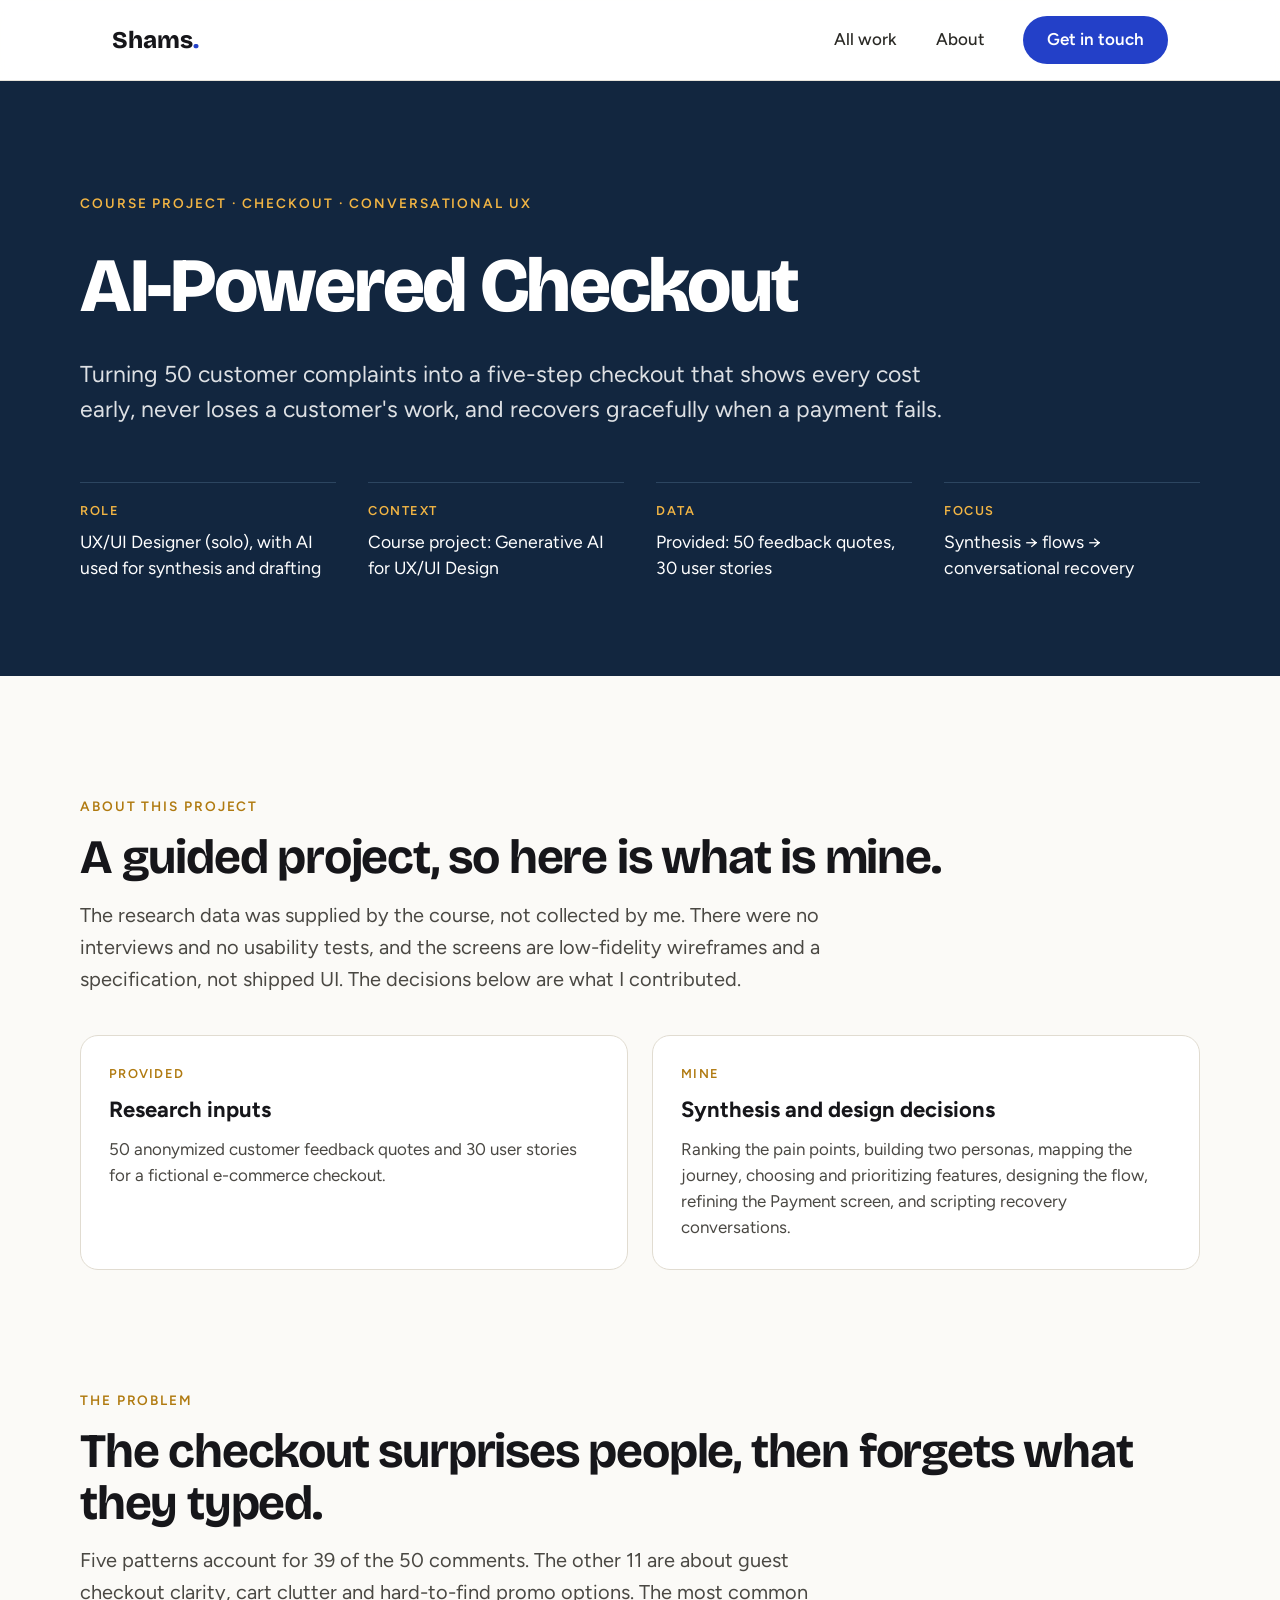
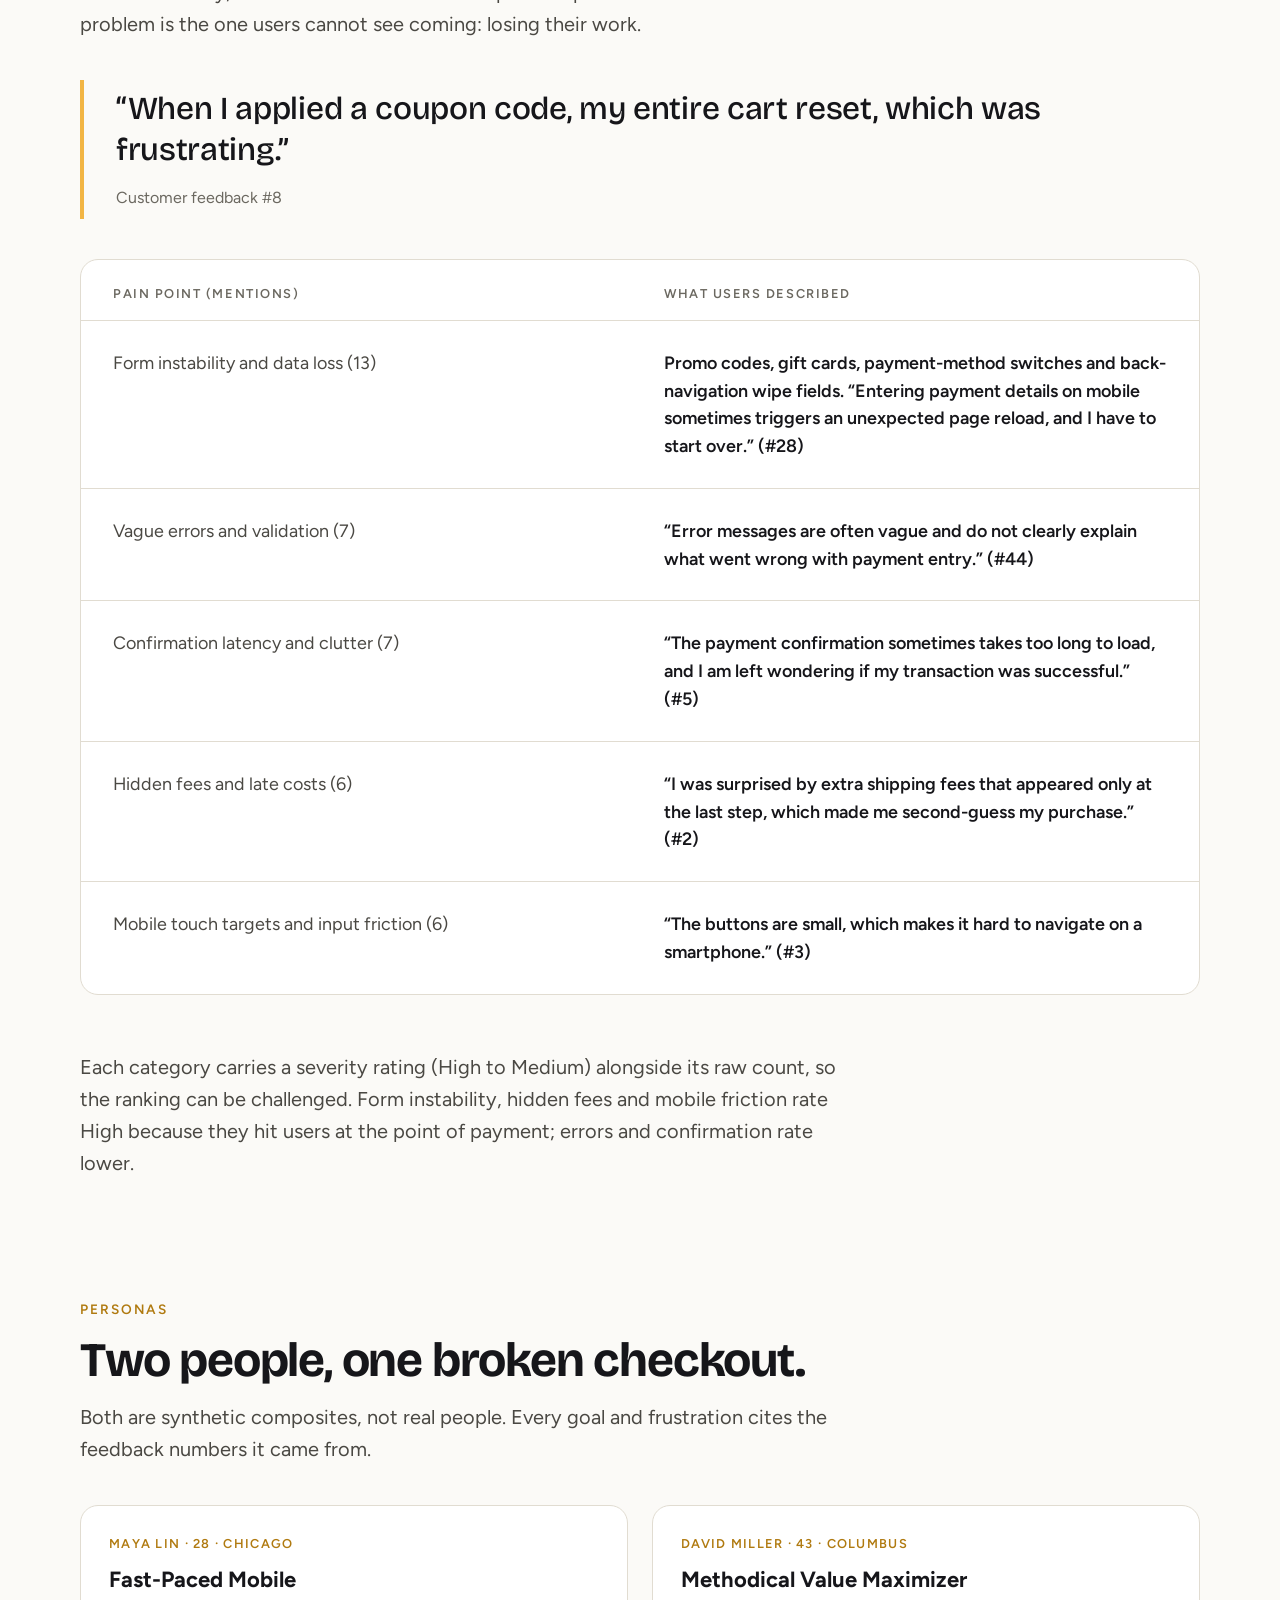
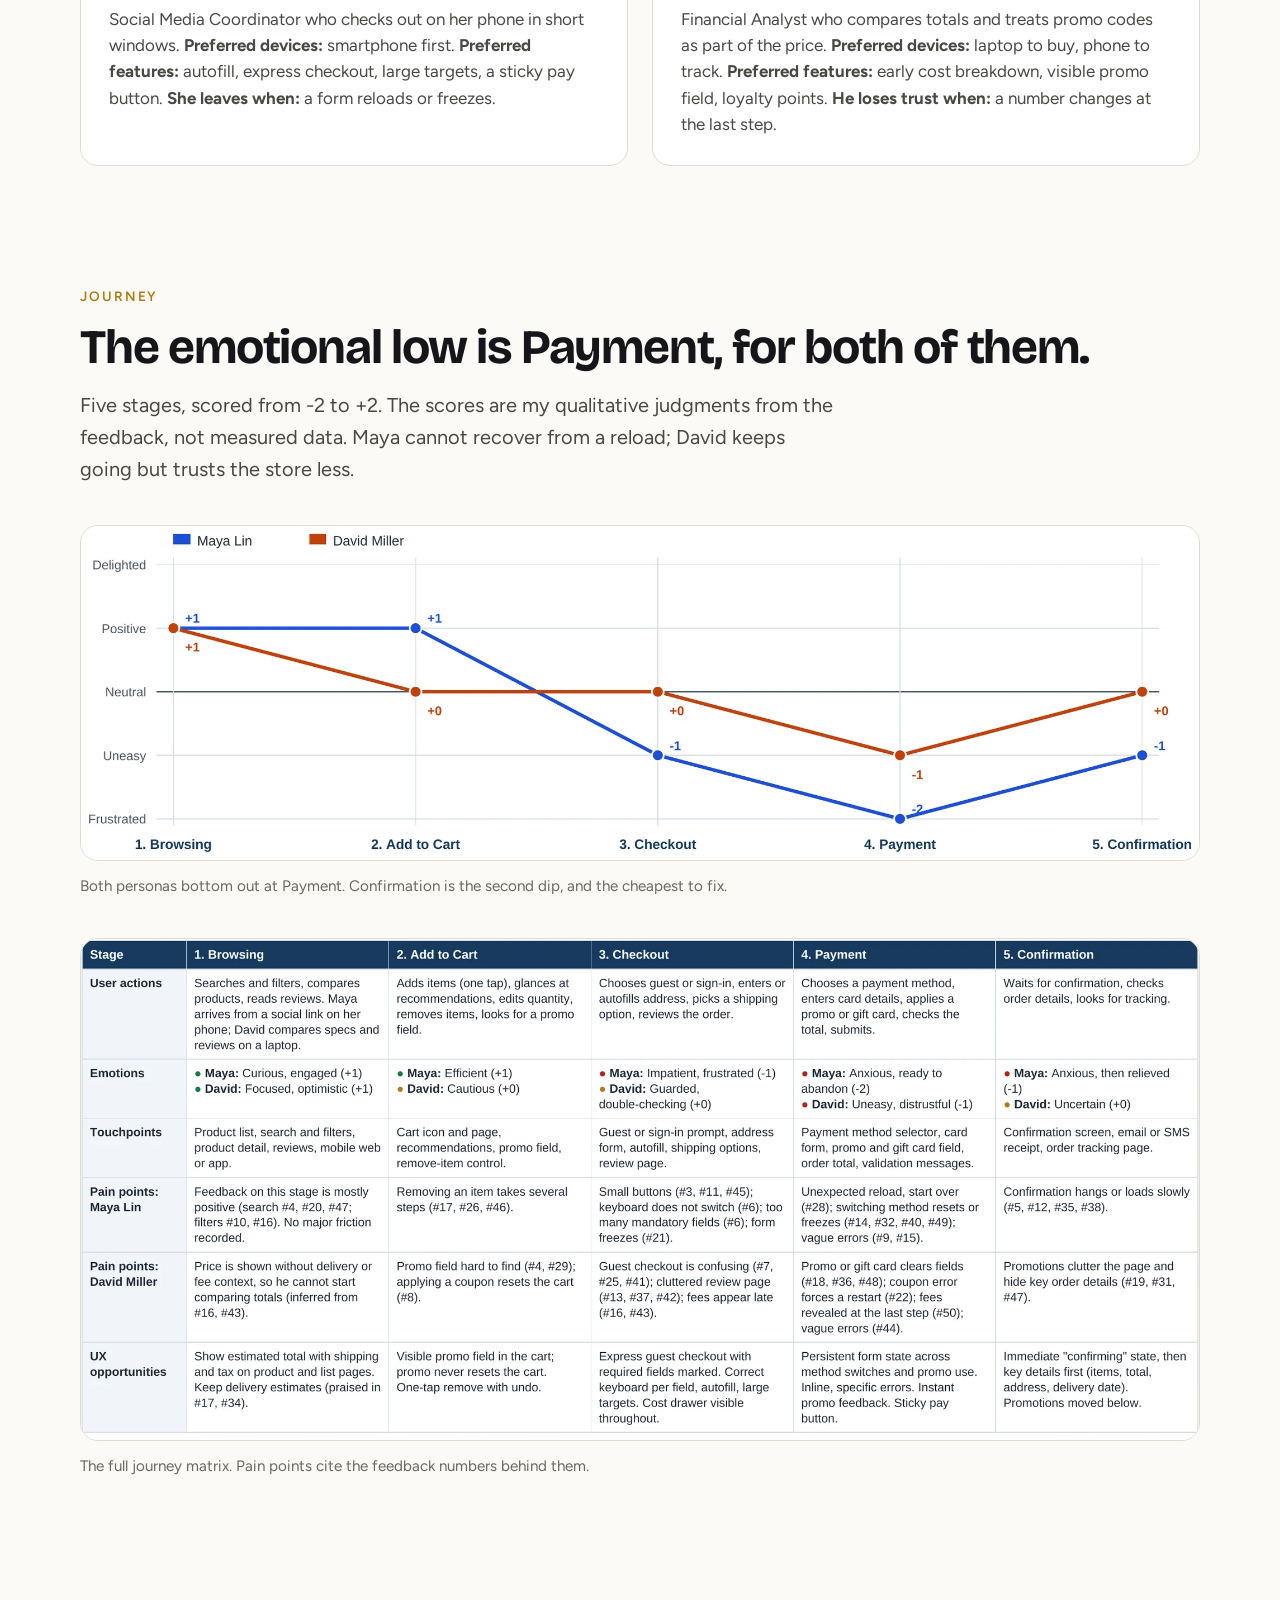
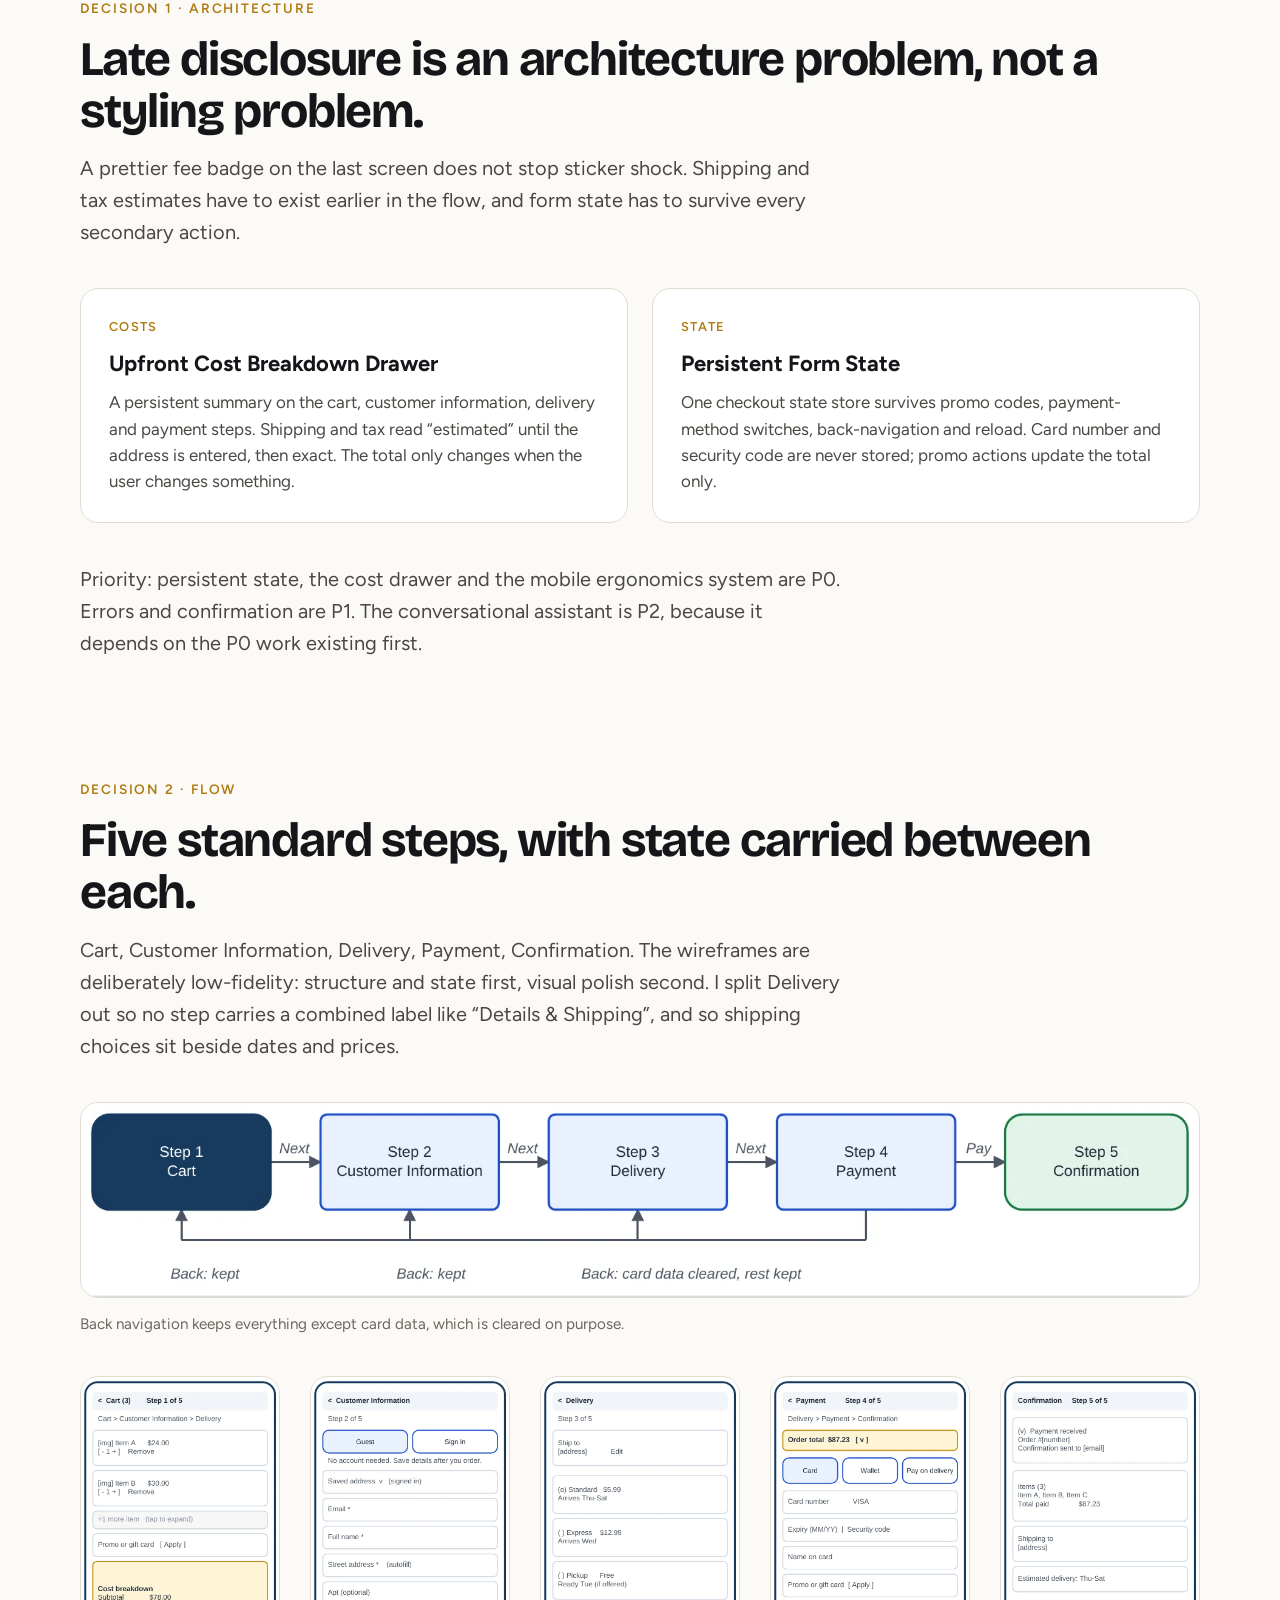
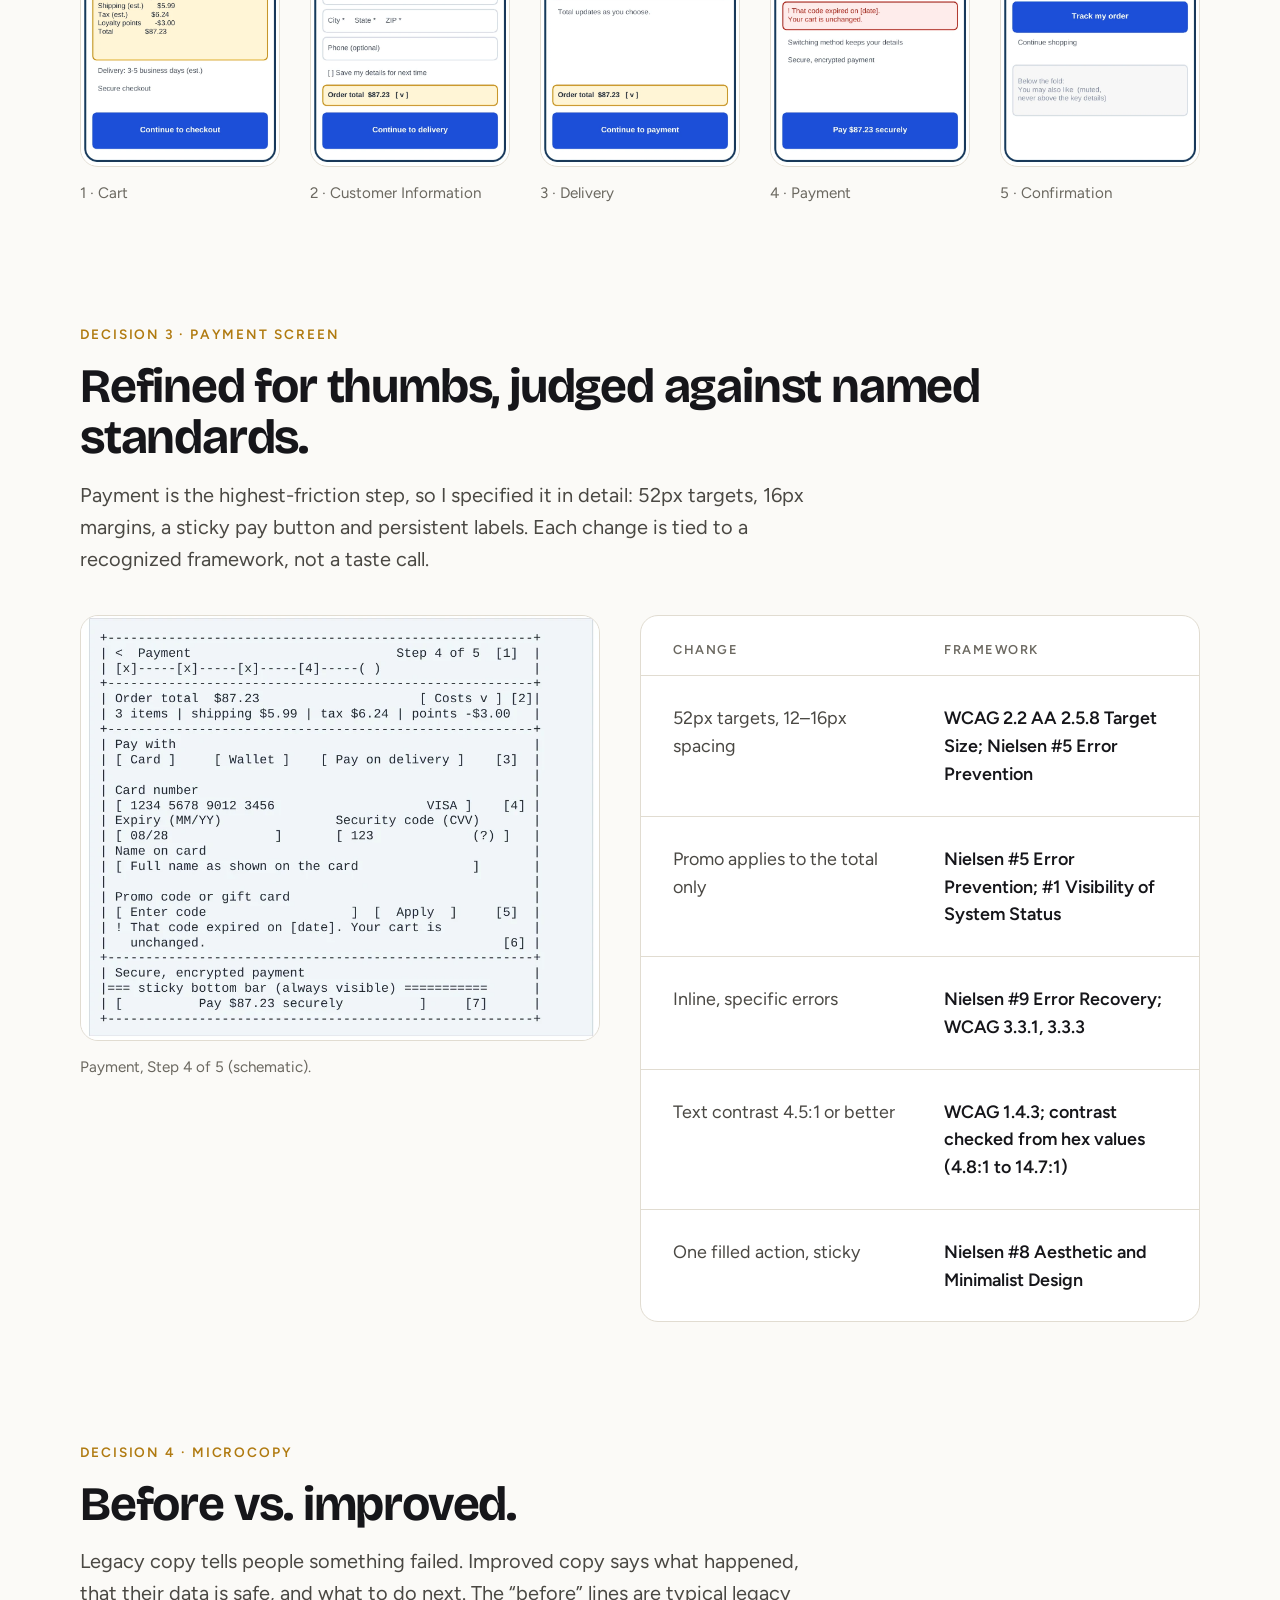
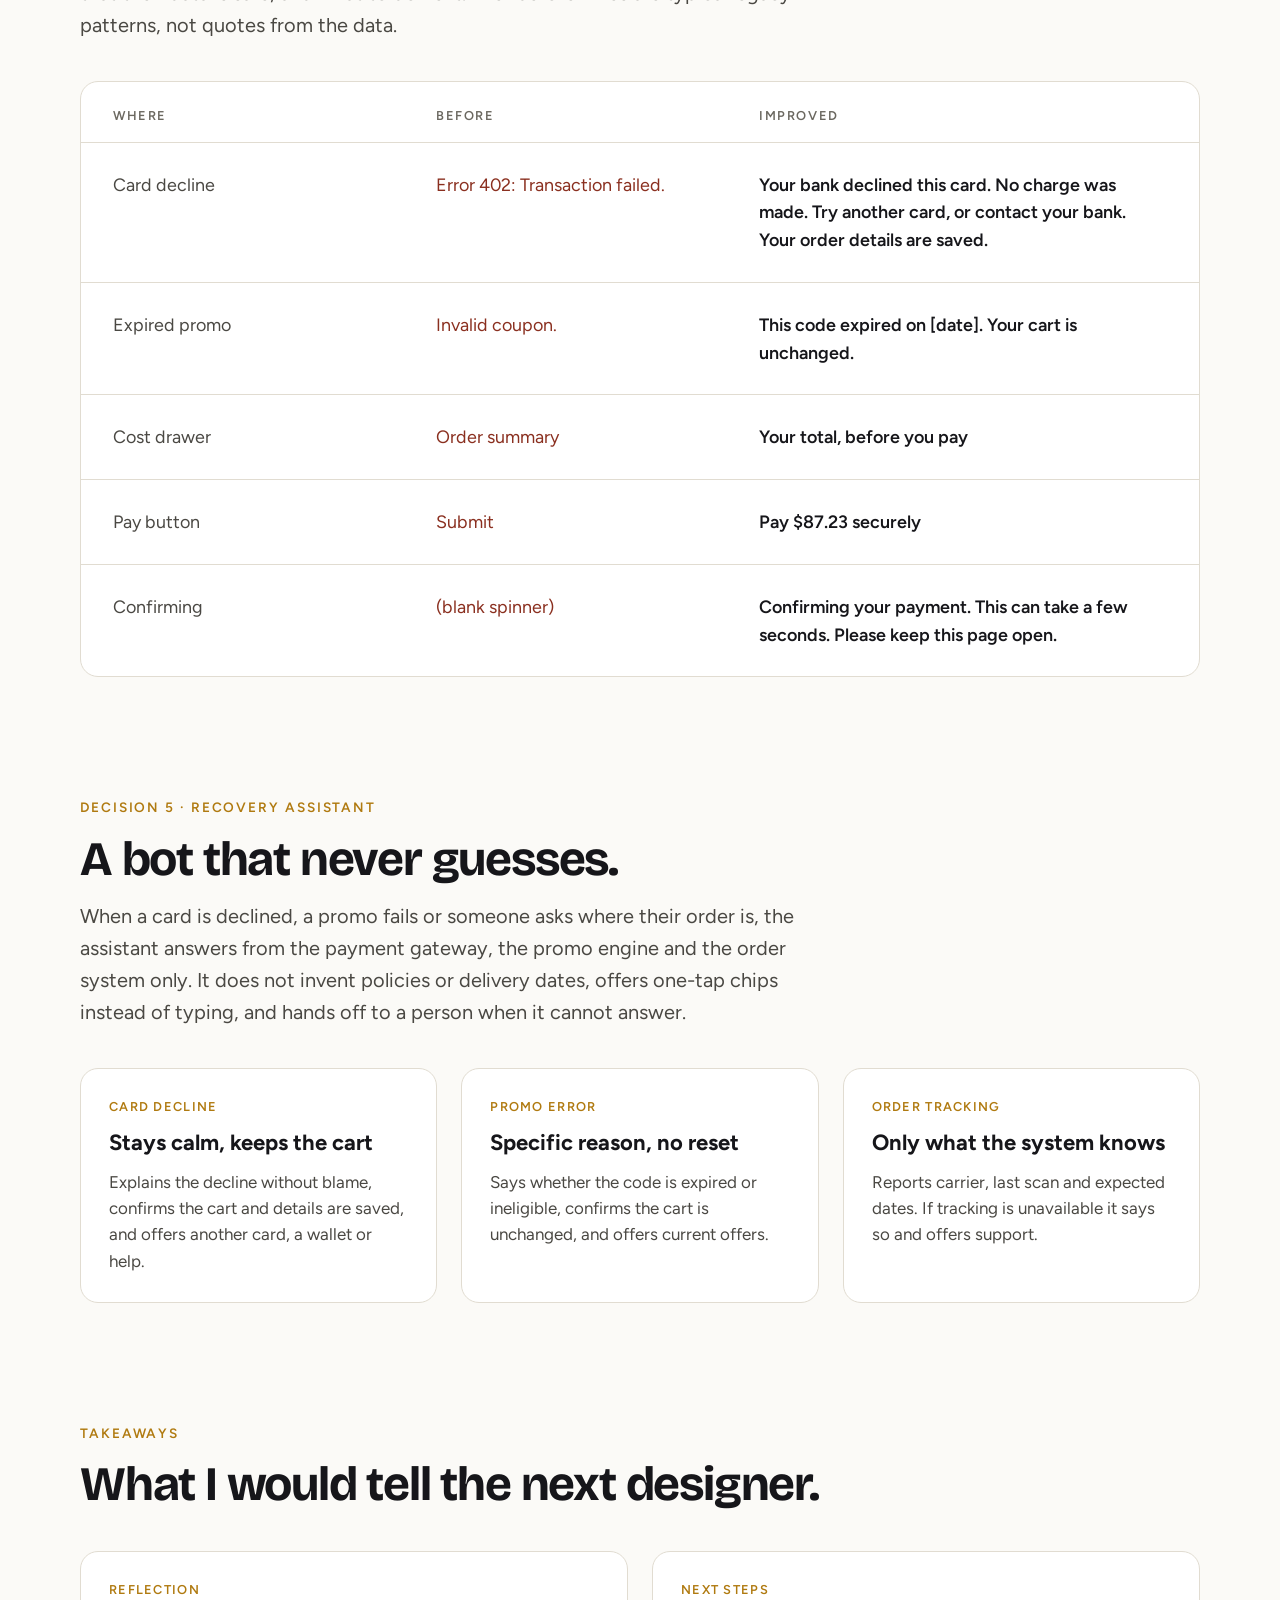
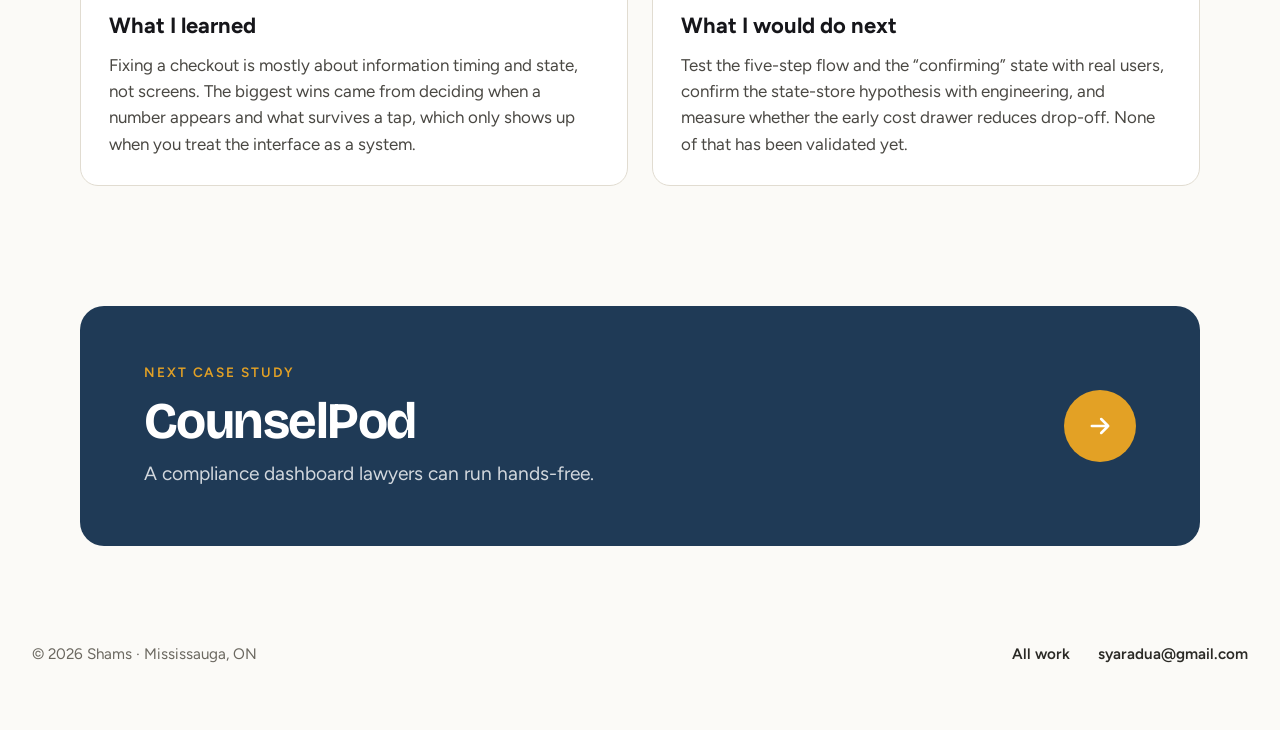
==== commit 5d7a4956: "Checkout case study: AI-use disclosure, accurate persona note, custom link preview Co-Authored-By: C" ====
--- a/checkout.html
+++ b/checkout.html
@@ -8,12 +8,12 @@
 <meta property="og:type" content="website">
 <meta property="og:title" content="AI-Powered Checkout — Case study · Shams Yar-Adua">
 <meta property="og:description" content="From 50 customer complaints to a five-step checkout that shows costs early, never loses a customer's work, and recovers gracefully when payment fails.">
-<meta property="og:image" content="https://syaradua-droid.github.io/portfolio/assets/og-index.png">
+<meta property="og:image" content="https://syaradua-droid.github.io/portfolio/assets/og-checkout.png">
 <meta property="og:url" content="https://syaradua-droid.github.io/portfolio/checkout.html">
 <meta name="twitter:card" content="summary_large_image">
 <meta name="twitter:title" content="AI-Powered Checkout — Case study · Shams Yar-Adua">
 <meta name="twitter:description" content="From 50 customer complaints to a five-step checkout that shows costs early, never loses a customer's work, and recovers gracefully when payment fails.">
-<meta name="twitter:image" content="https://syaradua-droid.github.io/portfolio/assets/og-index.png">
+<meta name="twitter:image" content="https://syaradua-droid.github.io/portfolio/assets/og-checkout.png">
 <link rel="icon" type="image/png" sizes="32x32" href="assets/favicon-32.png">
 <link rel="icon" type="image/png" sizes="16x16" href="assets/favicon-16.png">
 <link rel="shortcut icon" href="favicon.ico">
@@ -38,7 +38,7 @@
 <span class="c-eyebrow" style="color:#F2B544">Course project · Checkout · Conversational UX</span>
 <h1 class="c-title" style="font-family:'Bricolage Grotesque', sans-serif;--ts:88px">AI-Powered Checkout</h1>
 <p class="c-lede">Turning 50 customer complaints into a five-step checkout that shows every cost early, never loses a customer's work, and recovers gracefully when a payment fails.</p>
-<div class="c-meta"><div class="c-meta-cell" style="border-color:#2C4560"><span class="k" style="color:#F2B544">Role</span><span class="v">UX/UI Designer (solo)</span></div><div class="c-meta-cell" style="border-color:#2C4560"><span class="k" style="color:#F2B544">Context</span><span class="v">Course project: Generative AI for UX/UI Design</span></div><div class="c-meta-cell" style="border-color:#2C4560"><span class="k" style="color:#F2B544">Data</span><span class="v">Provided: 50 feedback quotes, 30 user stories</span></div><div class="c-meta-cell" style="border-color:#2C4560"><span class="k" style="color:#F2B544">Focus</span><span class="v">Synthesis → flows → conversational recovery</span></div></div>
+<div class="c-meta"><div class="c-meta-cell" style="border-color:#2C4560"><span class="k" style="color:#F2B544">Role</span><span class="v">UX/UI Designer (solo), with AI used for synthesis and drafting</span></div><div class="c-meta-cell" style="border-color:#2C4560"><span class="k" style="color:#F2B544">Context</span><span class="v">Course project: Generative AI for UX/UI Design</span></div><div class="c-meta-cell" style="border-color:#2C4560"><span class="k" style="color:#F2B544">Data</span><span class="v">Provided: 50 feedback quotes, 30 user stories</span></div><div class="c-meta-cell" style="border-color:#2C4560"><span class="k" style="color:#F2B544">Focus</span><span class="v">Synthesis → flows → conversational recovery</span></div></div>
 </div>
 </header>
 <section class="c-sec">
@@ -67,7 +67,7 @@
 <div class="c-sec-head">
 <span class="c-eyebrow" style="color:#B07A10">Personas</span>
 <h2 class="c-h2">Two people, one broken checkout.</h2>
-<p class="c-intro">Both are synthetic composites. Every goal and frustration cites the feedback numbers it came from, and their quotes are labeled as illustrative.</p>
+<p class="c-intro">Both are synthetic composites, not real people. Every goal and frustration cites the feedback numbers it came from.</p>
 </div>
 <div class="c-cards c2"><div class="c-card"><span class="c-tag" style="color:#B07A10">Maya Lin · 28 · Chicago</span><h3>Fast-Paced Mobile</h3><p>Social Media Coordinator who checks out on her phone in short windows. <b>Preferred devices:</b> smartphone first. <b>Preferred features:</b> autofill, express checkout, large targets, a sticky pay button. <b>She leaves when:</b> a form reloads or freezes.</p></div><div class="c-card"><span class="c-tag" style="color:#B07A10">David Miller · 43 · Columbus</span><h3>Methodical Value Maximizer</h3><p>Financial Analyst who compares totals and treats promo codes as part of the price. <b>Preferred devices:</b> laptop to buy, phone to track. <b>Preferred features:</b> early cost breakdown, visible promo field, loyalty points. <b>He loses trust when:</b> a number changes at the last step.</p></div></div>
 </section>
@@ -91,7 +91,7 @@
 <div class="c-sec-head">
 <span class="c-eyebrow" style="color:#B07A10">Decision 2 · Flow</span>
 <h2 class="c-h2">Five standard steps, with state carried between each.</h2>
-<p class="c-intro">Cart, Customer Information, Delivery, Payment, Confirmation. I split Delivery out so no step carries a combined label like “Details & Shipping”, and so shipping choices sit beside dates and prices.</p>
+<p class="c-intro">Cart, Customer Information, Delivery, Payment, Confirmation. The wireframes are deliberately low-fidelity: structure and state first, visual polish second. I split Delivery out so no step carries a combined label like “Details & Shipping”, and so shipping choices sit beside dates and prices.</p>
 </div>
 <figure class="c-fig" style="--w:1120px;flex:none"><div class="c-frame" style="background:#FFFFFF"><img src="assets/co_flow.webp" alt="Five-step checkout flow with forward steps and back paths showing which state is kept" loading="lazy" style="object-fit:contain"></div><figcaption>Back navigation keeps everything except card data, which is cleared on purpose.</figcaption></figure><div class="c-row" style="gap:20px;align-items:flex-start;justify-content:space-between"><figure class="c-fig" style="--w:200px"><div class="c-frame" style="background:#FFFFFF;aspect-ratio:652/1277"><img src="assets/co_wf1.webp" alt="Cart wireframe with cost breakdown drawer" loading="lazy" style="object-fit:contain"></div><figcaption>1 · Cart</figcaption></figure><figure class="c-fig" style="--w:200px"><div class="c-frame" style="background:#FFFFFF;aspect-ratio:652/1277"><img src="assets/co_wf2.webp" alt="Customer Information wireframe" loading="lazy" style="object-fit:contain"></div><figcaption>2 · Customer Information</figcaption></figure><figure class="c-fig" style="--w:200px"><div class="c-frame" style="background:#FFFFFF;aspect-ratio:652/1277"><img src="assets/co_wf3.webp" alt="Delivery wireframe with shipping options" loading="lazy" style="object-fit:contain"></div><figcaption>3 · Delivery</figcaption></figure><figure class="c-fig" style="--w:200px"><div class="c-frame" style="background:#FFFFFF;aspect-ratio:652/1277"><img src="assets/co_wf4.webp" alt="Payment wireframe with method tabs and promo field" loading="lazy" style="object-fit:contain"></div><figcaption>4 · Payment</figcaption></figure><figure class="c-fig" style="--w:200px"><div class="c-frame" style="background:#FFFFFF;aspect-ratio:652/1277"><img src="assets/co_wf5.webp" alt="Confirmation wireframe" loading="lazy" style="object-fit:contain"></div><figcaption>5 · Confirmation</figcaption></figure></div>
 </section>
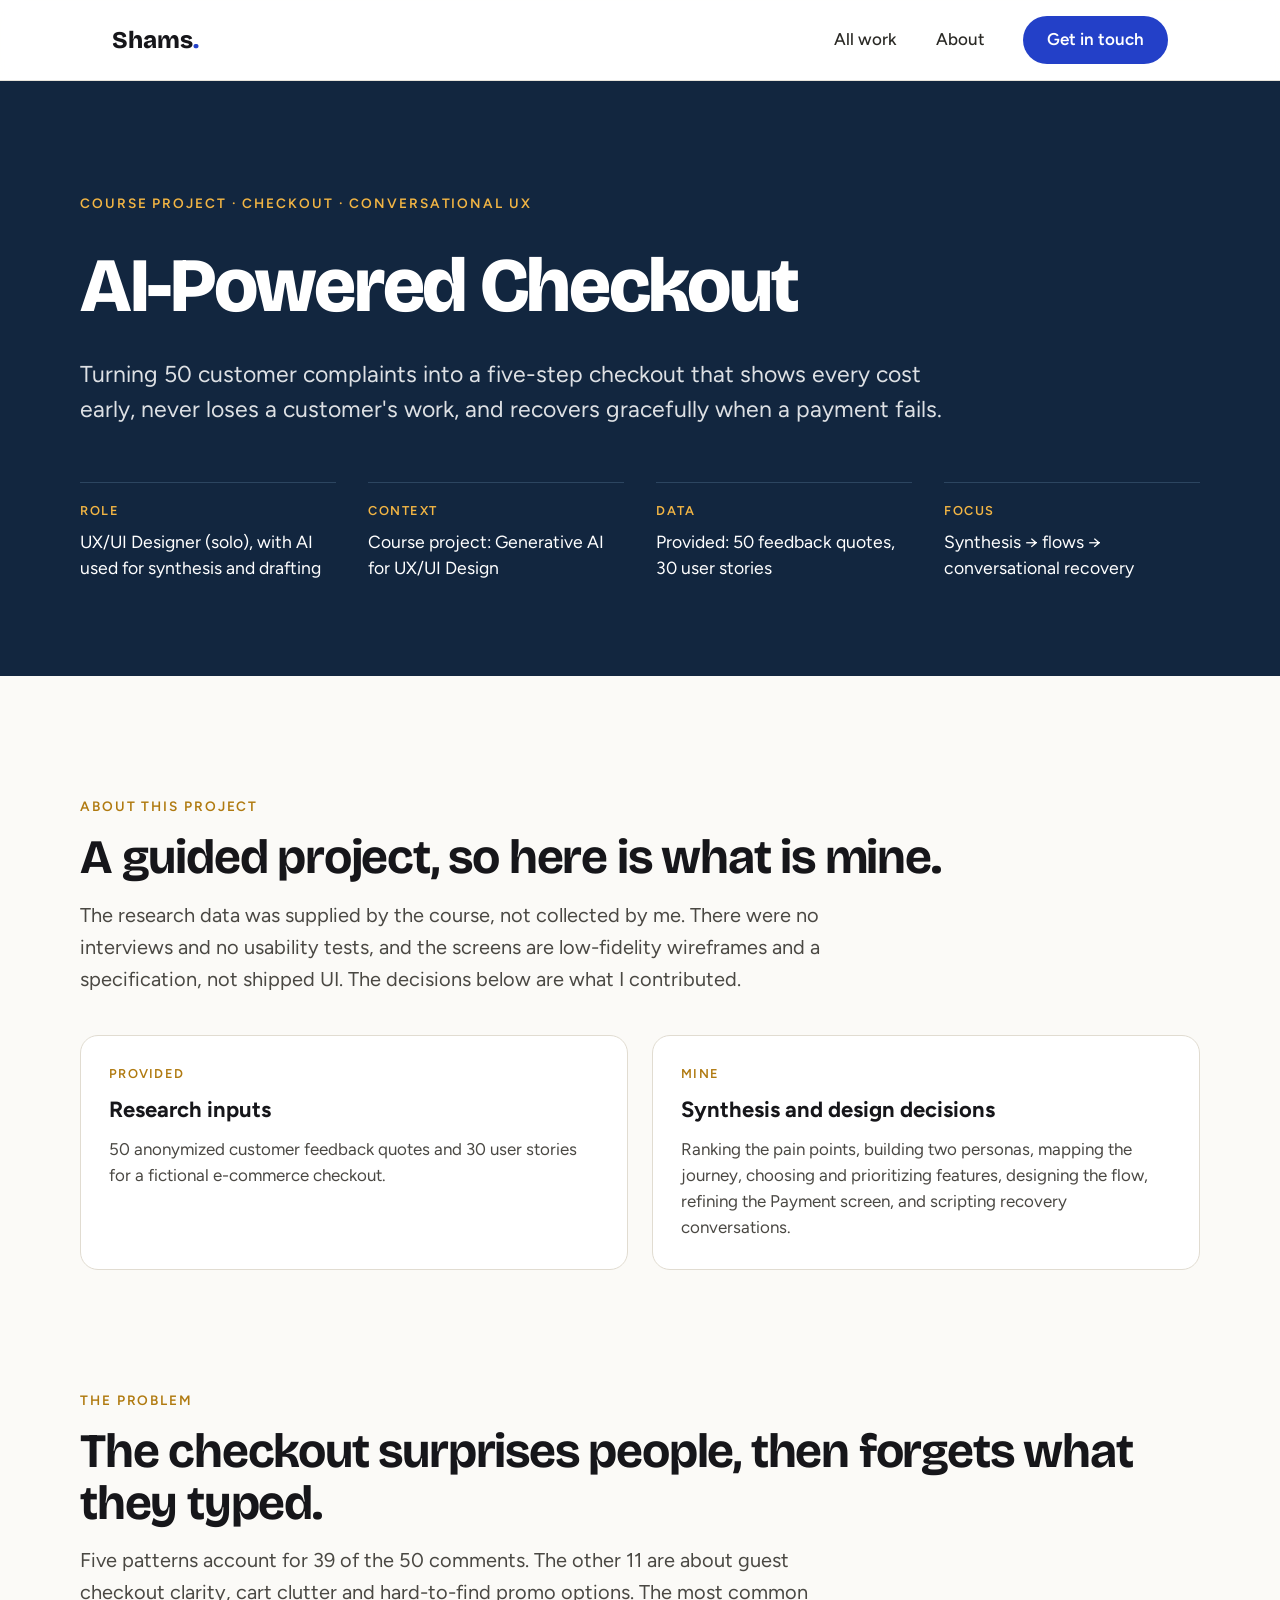
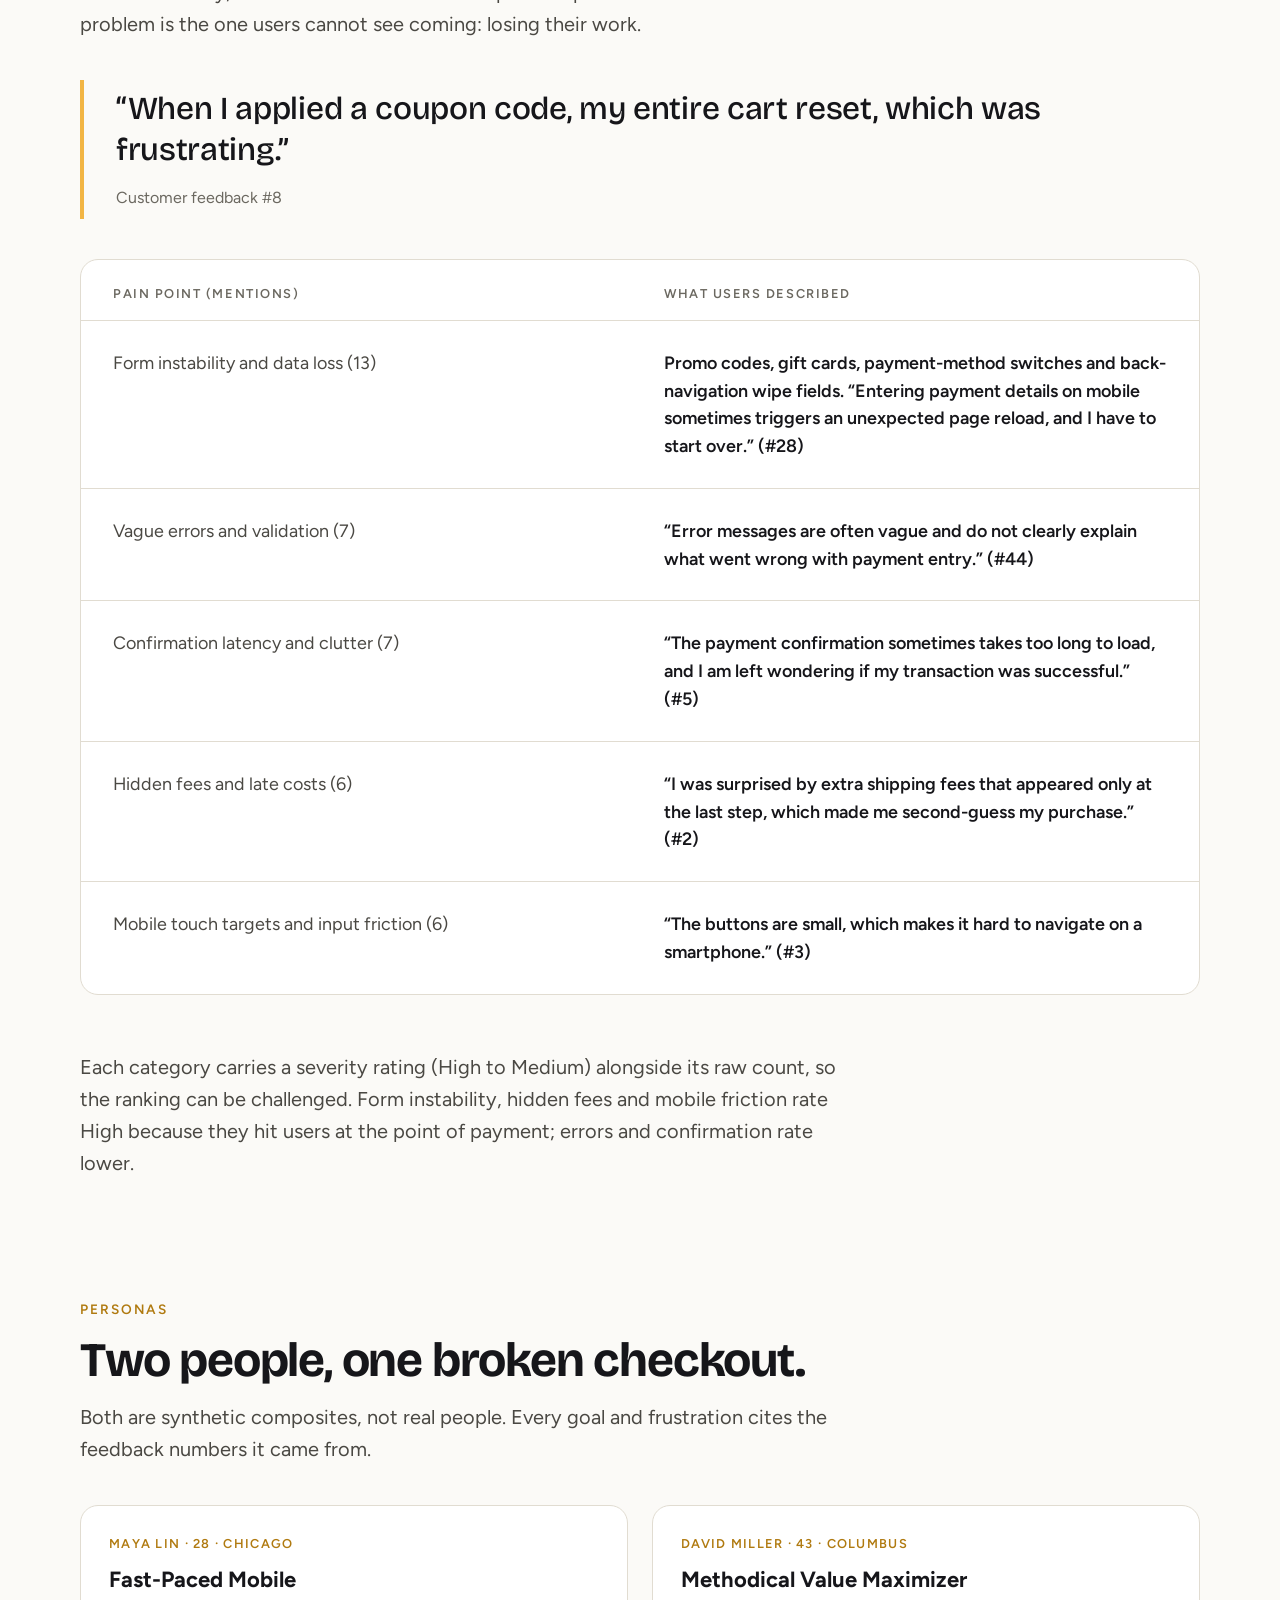
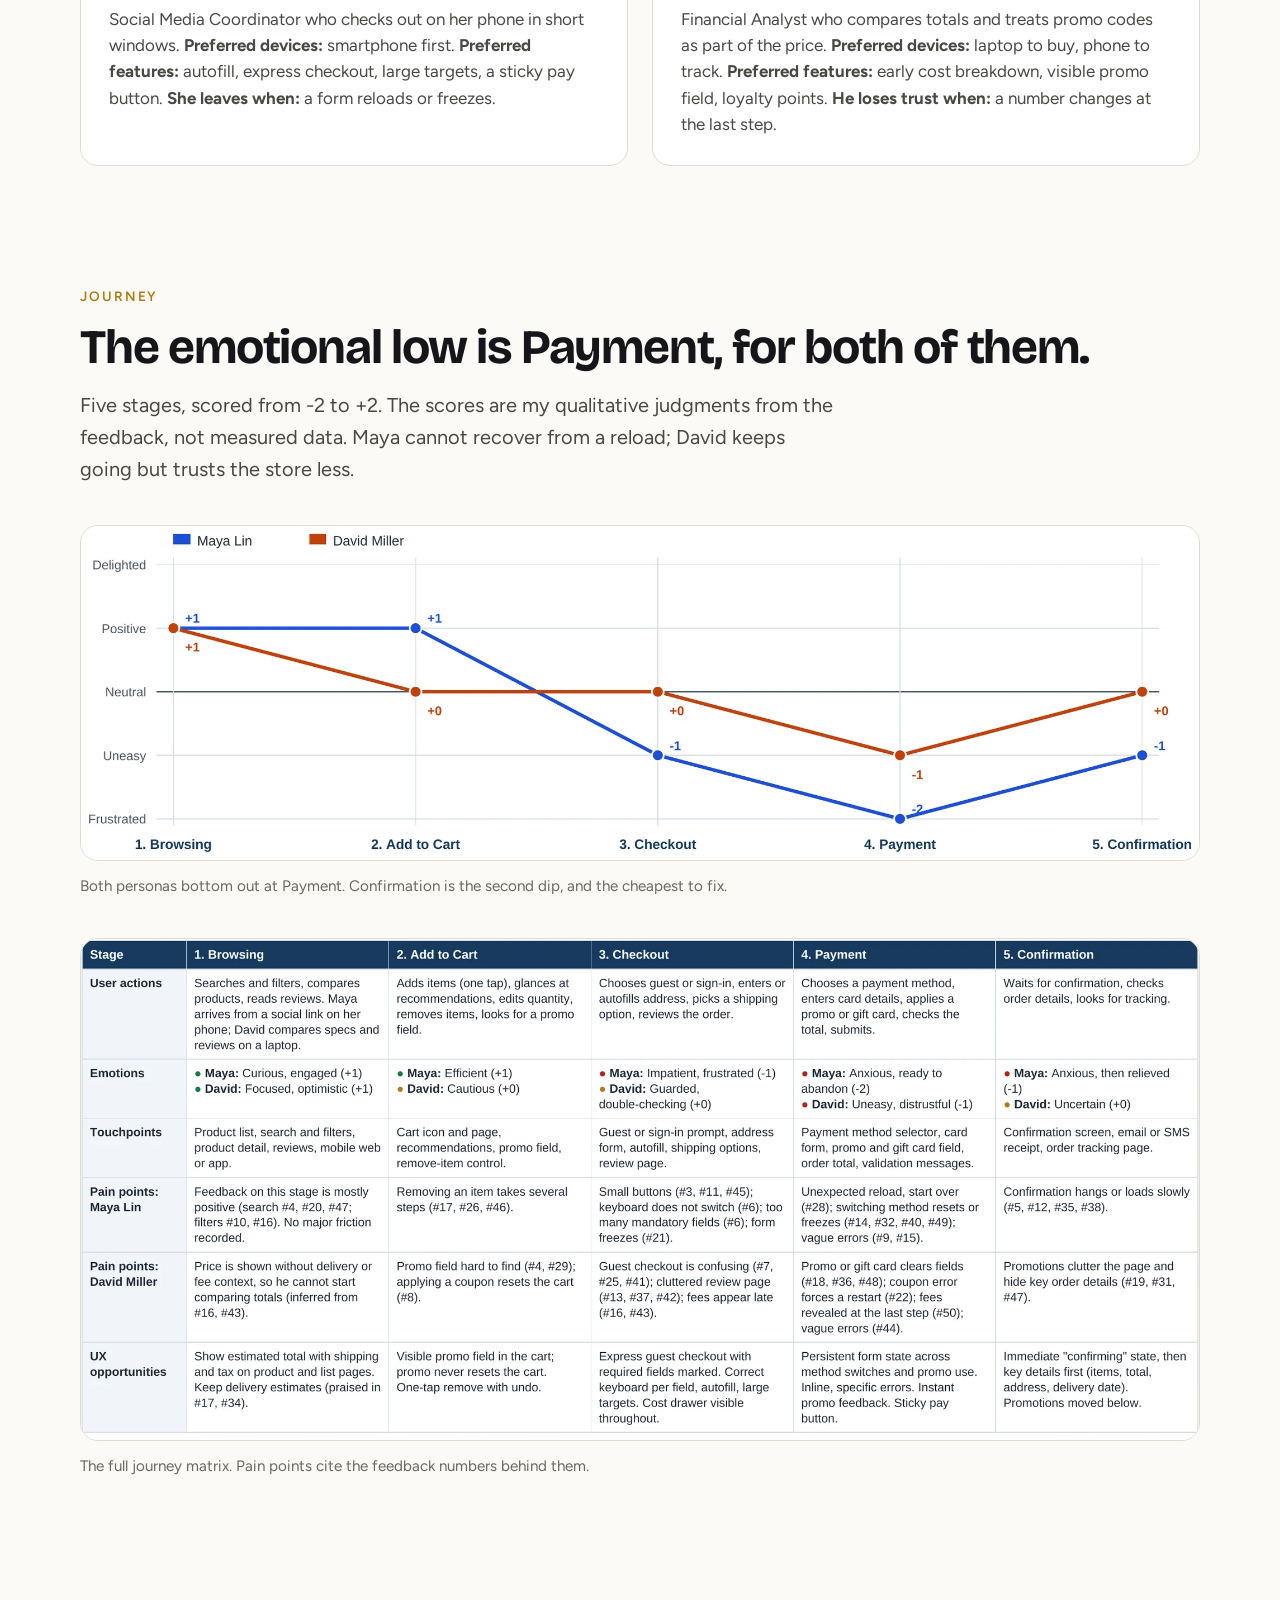
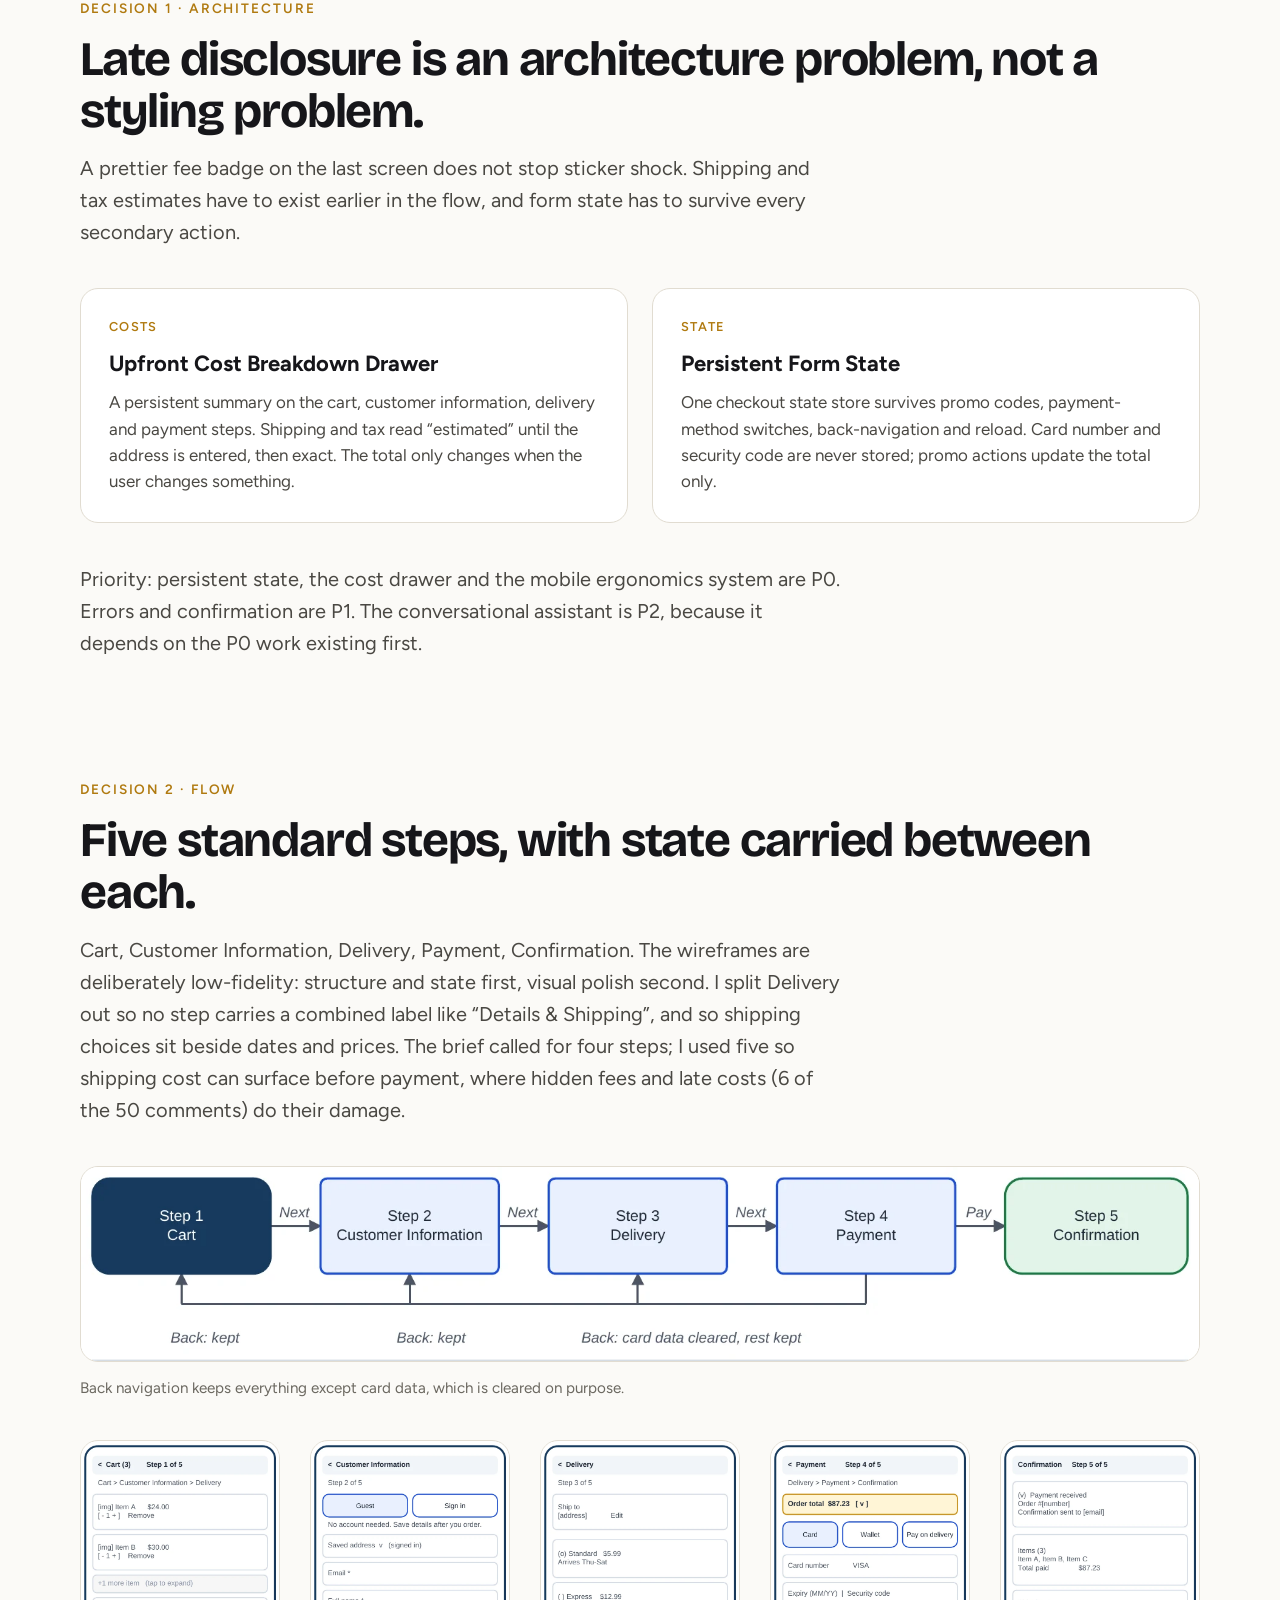
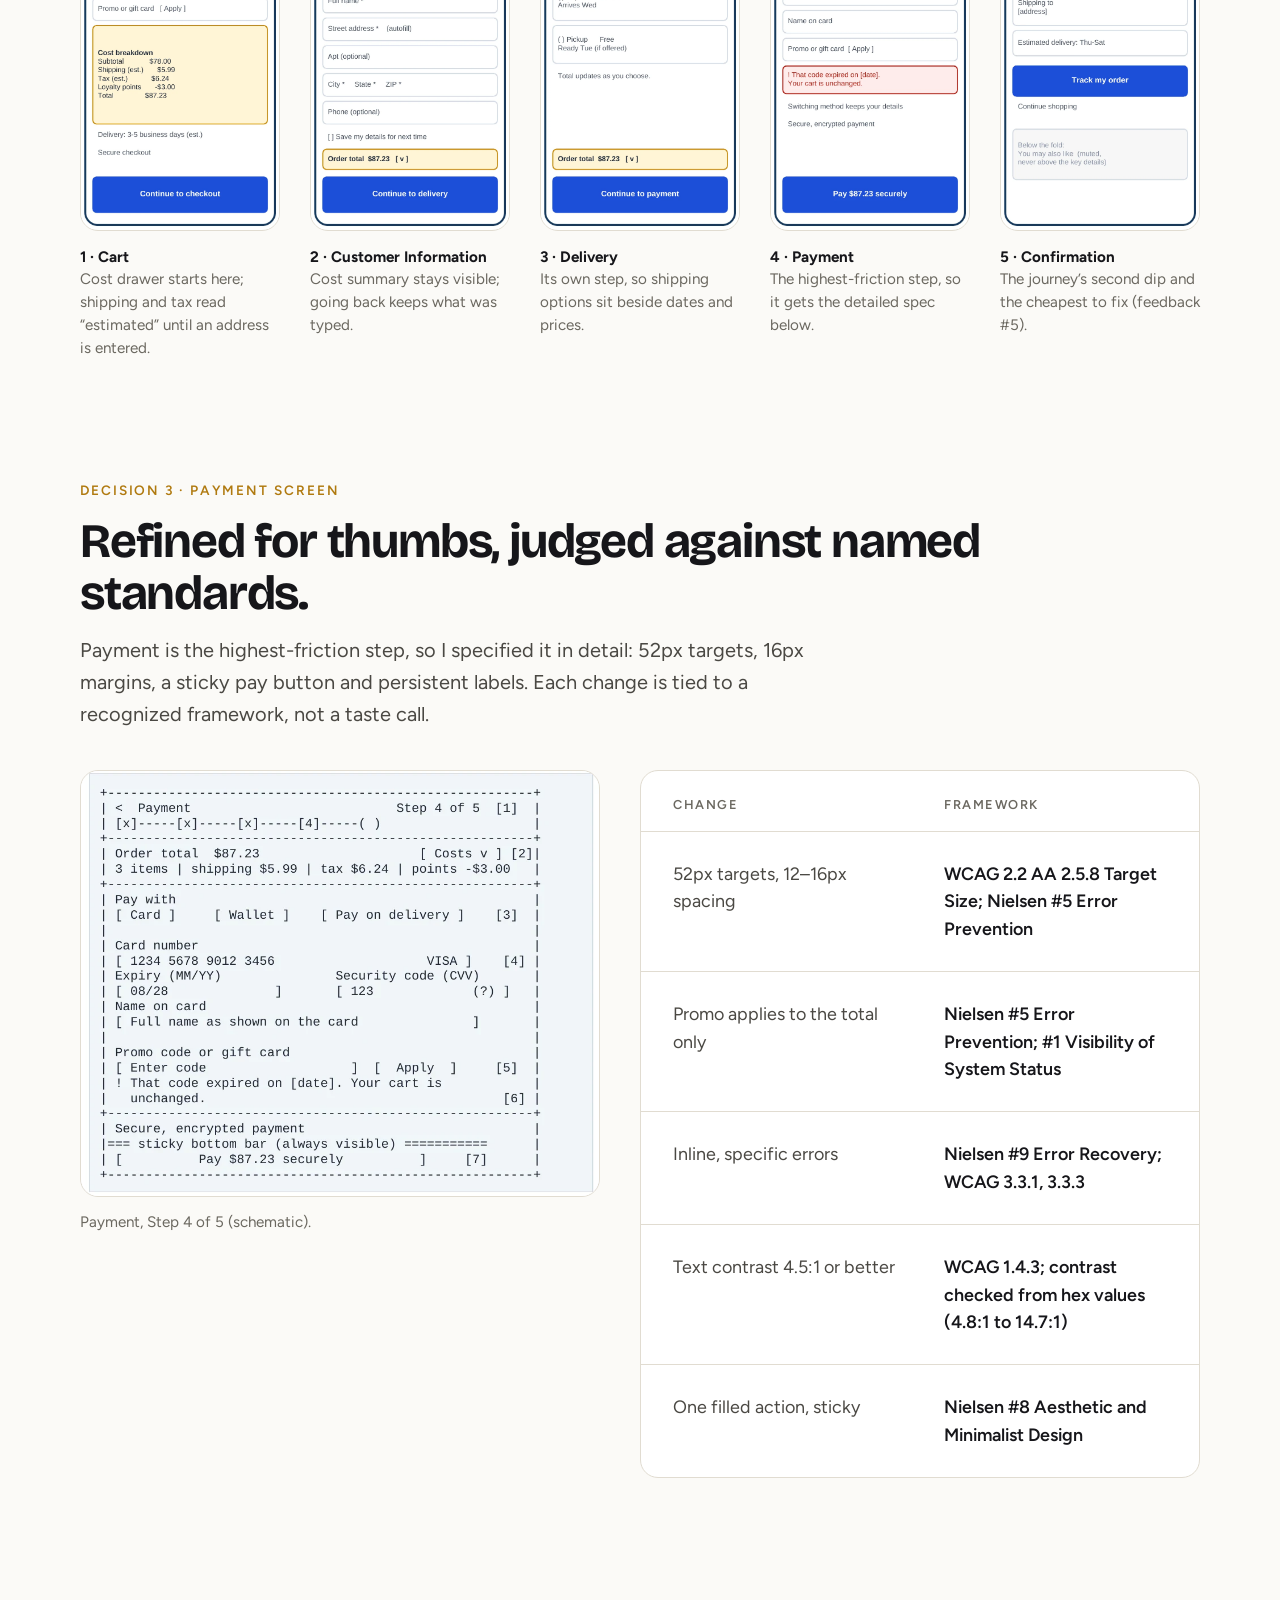
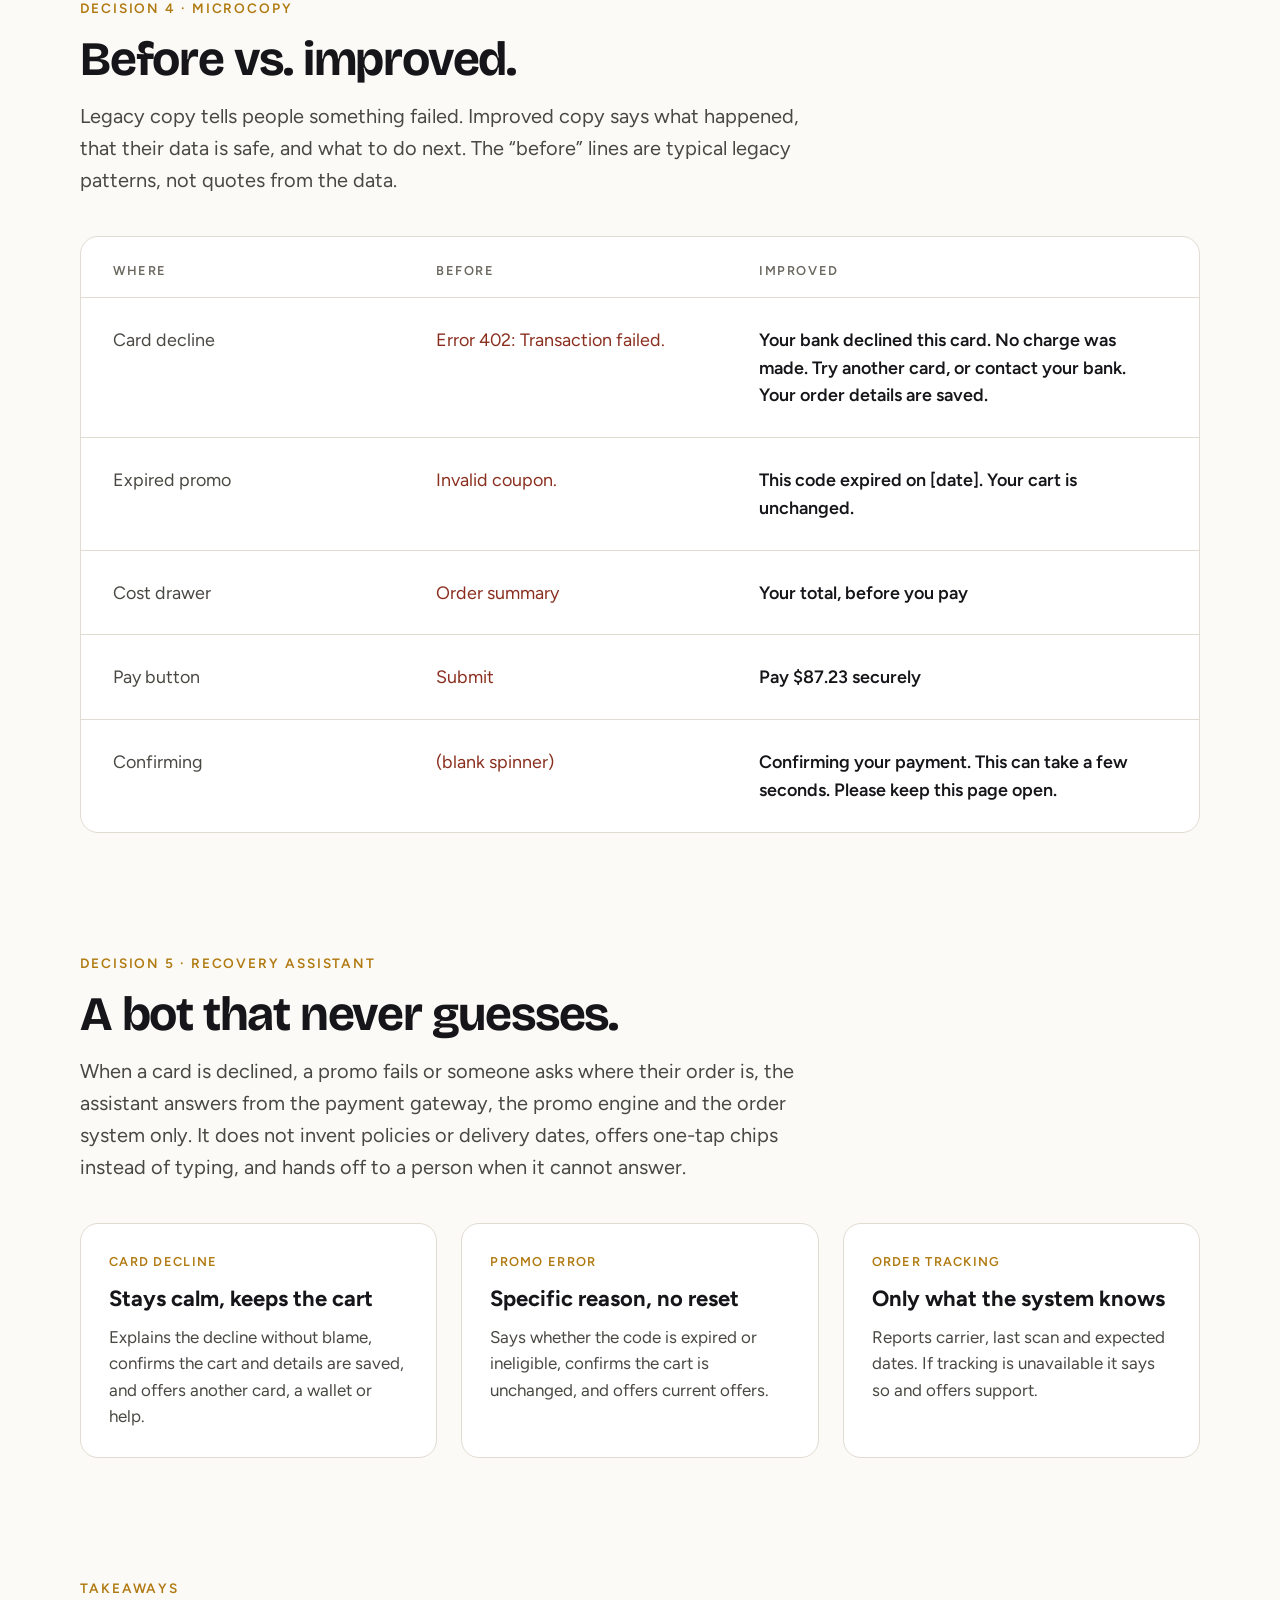
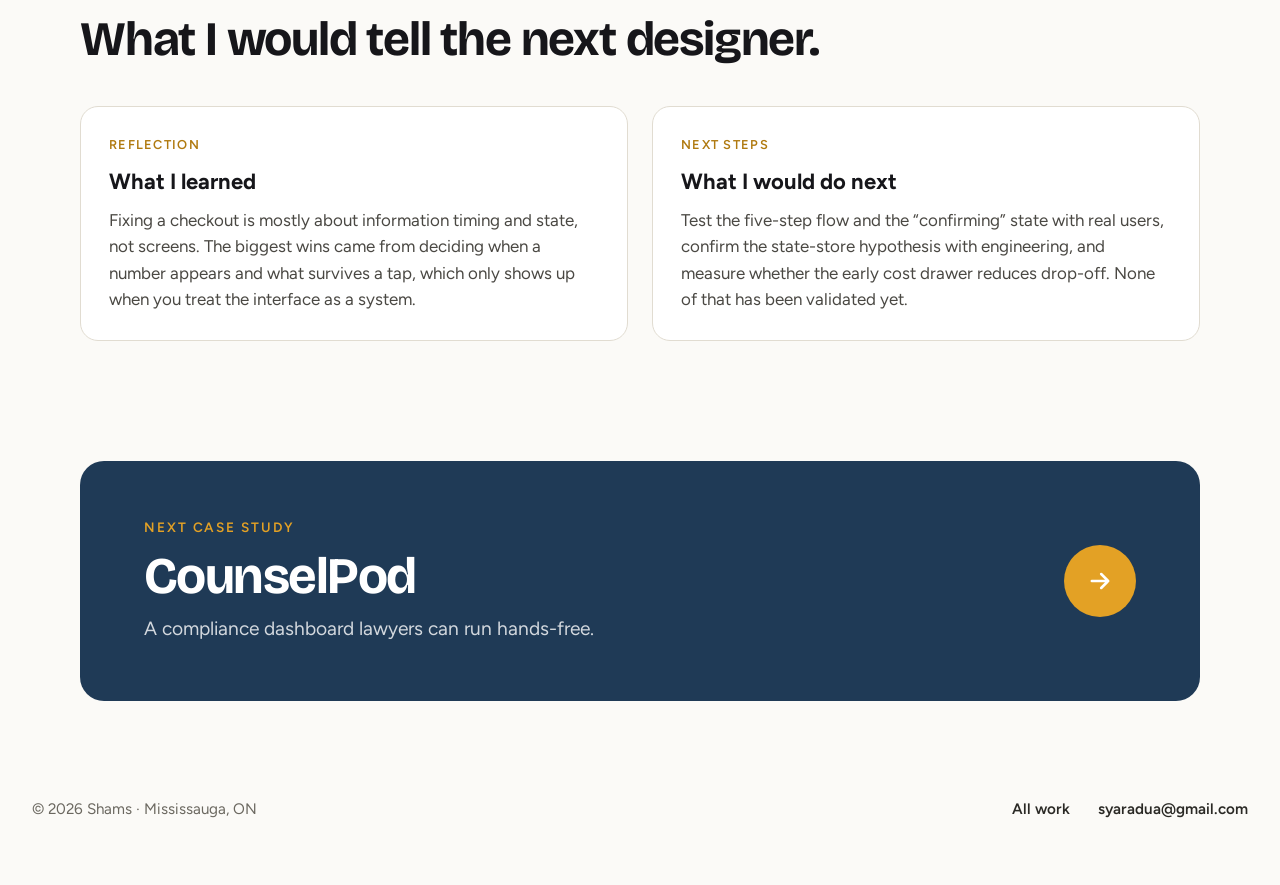
==== commit a592c703: "Portfolio polish: image dimensions, consistent title, honest GloveWorks status, annotated checkout w" ====
--- a/checkout.html
+++ b/checkout.html
@@ -77,7 +77,7 @@
 <h2 class="c-h2">The emotional low is Payment, for both of them.</h2>
 <p class="c-intro">Five stages, scored from -2 to +2. The scores are my qualitative judgments from the feedback, not measured data. Maya cannot recover from a reload; David keeps going but trusts the store less.</p>
 </div>
-<figure class="c-fig" style="--w:1120px;flex:none"><div class="c-frame" style="background:#FFFFFF"><img src="assets/co_emotion.webp" alt="Line chart of emotional scores for Maya Lin and David Miller across five checkout stages, lowest at Payment" loading="lazy" style="object-fit:contain"></div><figcaption>Both personas bottom out at Payment. Confirmation is the second dip, and the cheapest to fix.</figcaption></figure><figure class="c-fig" style="--w:1120px;flex:none"><div class="c-frame" style="background:#FFFFFF"><img src="assets/co_journey.webp" alt="Five-stage customer journey matrix with user actions, emotions, touchpoints, pain points and opportunities" loading="lazy" style="object-fit:contain"></div><figcaption>The full journey matrix. Pain points cite the feedback numbers behind them.</figcaption></figure>
+<figure class="c-fig" style="--w:1120px;flex:none"><div class="c-frame" style="background:#FFFFFF"><img src="assets/co_emotion.webp" width="2000" height="598" alt="Line chart of emotional scores for Maya Lin and David Miller across five checkout stages, lowest at Payment" loading="lazy" style="object-fit:contain"></div><figcaption>Both personas bottom out at Payment. Confirmation is the second dip, and the cheapest to fix.</figcaption></figure><figure class="c-fig" style="--w:1120px;flex:none"><div class="c-frame" style="background:#FFFFFF"><img src="assets/co_journey.webp" width="2000" height="896" alt="Five-stage customer journey matrix with user actions, emotions, touchpoints, pain points and opportunities" loading="lazy" style="object-fit:contain"></div><figcaption>The full journey matrix. Pain points cite the feedback numbers behind them.</figcaption></figure>
 </section>
 <section class="c-sec">
 <div class="c-sec-head">
@@ -91,9 +91,9 @@
 <div class="c-sec-head">
 <span class="c-eyebrow" style="color:#B07A10">Decision 2 · Flow</span>
 <h2 class="c-h2">Five standard steps, with state carried between each.</h2>
-<p class="c-intro">Cart, Customer Information, Delivery, Payment, Confirmation. The wireframes are deliberately low-fidelity: structure and state first, visual polish second. I split Delivery out so no step carries a combined label like “Details & Shipping”, and so shipping choices sit beside dates and prices.</p>
+<p class="c-intro">Cart, Customer Information, Delivery, Payment, Confirmation. The wireframes are deliberately low-fidelity: structure and state first, visual polish second. I split Delivery out so no step carries a combined label like “Details & Shipping”, and so shipping choices sit beside dates and prices. The brief called for four steps; I used five so shipping cost can surface before payment, where hidden fees and late costs (6 of the 50 comments) do their damage.</p>
 </div>
-<figure class="c-fig" style="--w:1120px;flex:none"><div class="c-frame" style="background:#FFFFFF"><img src="assets/co_flow.webp" alt="Five-step checkout flow with forward steps and back paths showing which state is kept" loading="lazy" style="object-fit:contain"></div><figcaption>Back navigation keeps everything except card data, which is cleared on purpose.</figcaption></figure><div class="c-row" style="gap:20px;align-items:flex-start;justify-content:space-between"><figure class="c-fig" style="--w:200px"><div class="c-frame" style="background:#FFFFFF;aspect-ratio:652/1277"><img src="assets/co_wf1.webp" alt="Cart wireframe with cost breakdown drawer" loading="lazy" style="object-fit:contain"></div><figcaption>1 · Cart</figcaption></figure><figure class="c-fig" style="--w:200px"><div class="c-frame" style="background:#FFFFFF;aspect-ratio:652/1277"><img src="assets/co_wf2.webp" alt="Customer Information wireframe" loading="lazy" style="object-fit:contain"></div><figcaption>2 · Customer Information</figcaption></figure><figure class="c-fig" style="--w:200px"><div class="c-frame" style="background:#FFFFFF;aspect-ratio:652/1277"><img src="assets/co_wf3.webp" alt="Delivery wireframe with shipping options" loading="lazy" style="object-fit:contain"></div><figcaption>3 · Delivery</figcaption></figure><figure class="c-fig" style="--w:200px"><div class="c-frame" style="background:#FFFFFF;aspect-ratio:652/1277"><img src="assets/co_wf4.webp" alt="Payment wireframe with method tabs and promo field" loading="lazy" style="object-fit:contain"></div><figcaption>4 · Payment</figcaption></figure><figure class="c-fig" style="--w:200px"><div class="c-frame" style="background:#FFFFFF;aspect-ratio:652/1277"><img src="assets/co_wf5.webp" alt="Confirmation wireframe" loading="lazy" style="object-fit:contain"></div><figcaption>5 · Confirmation</figcaption></figure></div>
+<figure class="c-fig" style="--w:1120px;flex:none"><div class="c-frame" style="background:#FFFFFF"><img src="assets/co_flow.webp" width="1572" height="274" alt="Five-step checkout flow with forward steps and back paths showing which state is kept" loading="lazy" style="object-fit:contain"></div><figcaption>Back navigation keeps everything except card data, which is cleared on purpose.</figcaption></figure><div class="c-row" style="gap:20px;align-items:flex-start;justify-content:space-between"><figure class="c-fig" style="--w:200px"><div class="c-frame" style="background:#FFFFFF;aspect-ratio:652/1277"><img src="assets/co_wf1.webp" width="652" height="1277" alt="Cart wireframe with cost breakdown drawer" loading="lazy" style="object-fit:contain"></div><figcaption><strong style="color:var(--h-ink)">1 · Cart</strong><br>Cost drawer starts here; shipping and tax read “estimated” until an address is entered.</figcaption></figure><figure class="c-fig" style="--w:200px"><div class="c-frame" style="background:#FFFFFF;aspect-ratio:652/1277"><img src="assets/co_wf2.webp" width="652" height="1277" alt="Customer Information wireframe" loading="lazy" style="object-fit:contain"></div><figcaption><strong style="color:var(--h-ink)">2 · Customer Information</strong><br>Cost summary stays visible; going back keeps what was typed.</figcaption></figure><figure class="c-fig" style="--w:200px"><div class="c-frame" style="background:#FFFFFF;aspect-ratio:652/1277"><img src="assets/co_wf3.webp" width="652" height="1277" alt="Delivery wireframe with shipping options" loading="lazy" style="object-fit:contain"></div><figcaption><strong style="color:var(--h-ink)">3 · Delivery</strong><br>Its own step, so shipping options sit beside dates and prices.</figcaption></figure><figure class="c-fig" style="--w:200px"><div class="c-frame" style="background:#FFFFFF;aspect-ratio:652/1277"><img src="assets/co_wf4.webp" width="652" height="1277" alt="Payment wireframe with method tabs and promo field" loading="lazy" style="object-fit:contain"></div><figcaption><strong style="color:var(--h-ink)">4 · Payment</strong><br>The highest-friction step, so it gets the detailed spec below.</figcaption></figure><figure class="c-fig" style="--w:200px"><div class="c-frame" style="background:#FFFFFF;aspect-ratio:652/1277"><img src="assets/co_wf5.webp" width="652" height="1277" alt="Confirmation wireframe" loading="lazy" style="object-fit:contain"></div><figcaption><strong style="color:var(--h-ink)">5 · Confirmation</strong><br>The journey’s second dip and the cheapest to fix (feedback #5).</figcaption></figure></div>
 </section>
 <section class="c-sec">
 <div class="c-sec-head">
@@ -101,7 +101,7 @@
 <h2 class="c-h2">Refined for thumbs, judged against named standards.</h2>
 <p class="c-intro">Payment is the highest-friction step, so I specified it in detail: 52px targets, 16px margins, a sticky pay button and persistent labels. Each change is tied to a recognized framework, not a taste call.</p>
 </div>
-<div class="c-row" style="gap:40px;align-items:flex-start"><figure class="c-fig" style="--w:520px"><div class="c-frame" style="background:#F4F6FA"><img src="assets/co_payment_spec.webp" alt="Annotated mobile Payment screen specification, Step 4 of 5" loading="lazy" style="object-fit:contain"></div><figcaption>Payment, Step 4 of 5 (schematic).</figcaption></figure><div style="flex:1;min-width:280px"><div class="c-table"><div class="c-tr c-th"><span>Change</span><span>Framework</span></div>
+<div class="c-row" style="gap:40px;align-items:flex-start"><figure class="c-fig" style="--w:520px"><div class="c-frame" style="background:#F4F6FA"><img src="assets/co_payment_spec.webp" width="912" height="748" alt="Annotated mobile Payment screen specification, Step 4 of 5" loading="lazy" style="object-fit:contain"></div><figcaption>Payment, Step 4 of 5 (schematic).</figcaption></figure><div style="flex:1;min-width:280px"><div class="c-table"><div class="c-tr c-th"><span>Change</span><span>Framework</span></div>
 <div class="c-tr"><span class="a">52px targets, 12–16px spacing</span><span class="b">WCAG 2.2 AA 2.5.8 Target Size; Nielsen #5 Error Prevention</span></div>
 <div class="c-tr"><span class="a">Promo applies to the total only</span><span class="b">Nielsen #5 Error Prevention; #1 Visibility of System Status</span></div>
 <div class="c-tr"><span class="a">Inline, specific errors</span><span class="b">Nielsen #9 Error Recovery; WCAG 3.3.1, 3.3.3</span></div>
--- a/home.css
+++ b/home.css
@@ -31,6 +31,7 @@
   -webkit-font-smoothing: antialiased;
 }
 .home-page * { box-sizing: border-box; }
+img { height: auto; }  /* width/height attrs reserve space; this keeps images fluid */
 .home-page a { color: inherit; text-decoration: none; }
 .home-page .wrap { max-width: var(--h-maxw); margin: 0 auto; padding: 0 2rem; }
 .home-page .display { font-family: 'Bricolage Grotesque', sans-serif; letter-spacing: -0.02em; }
